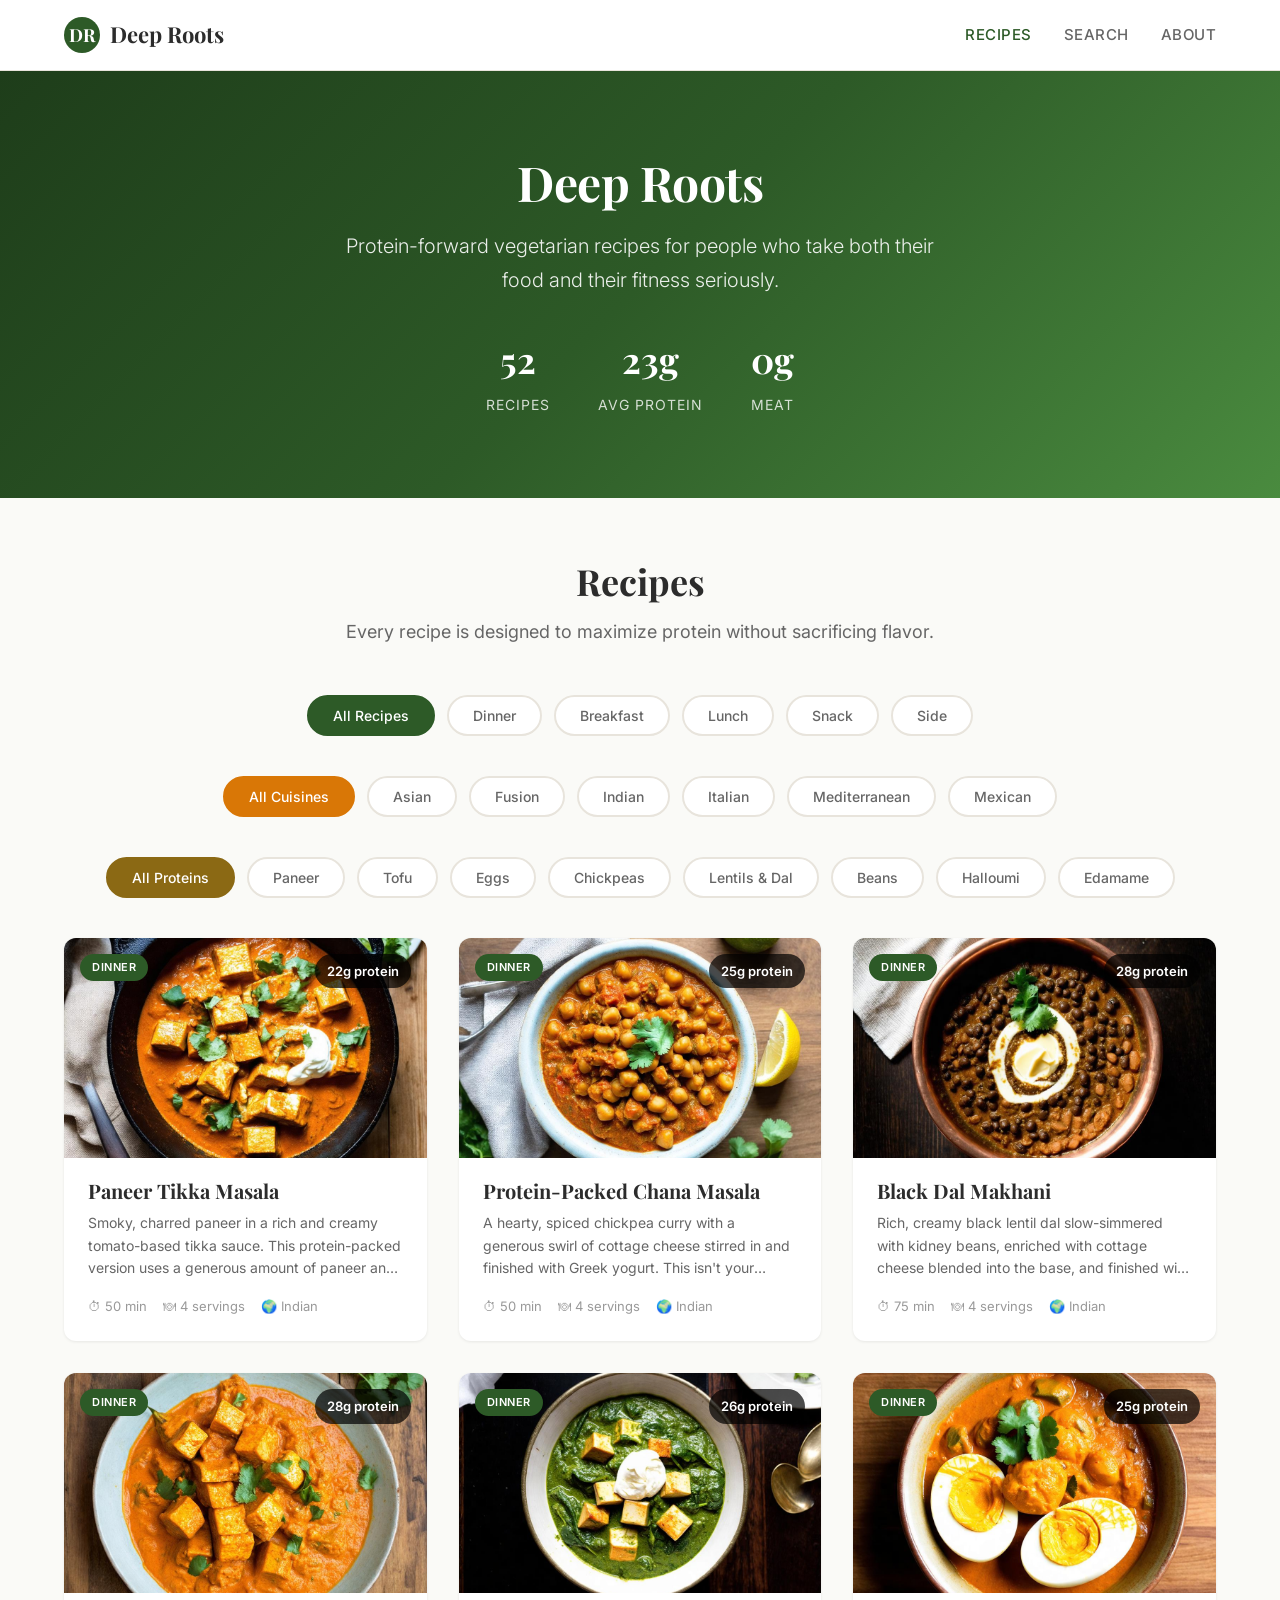
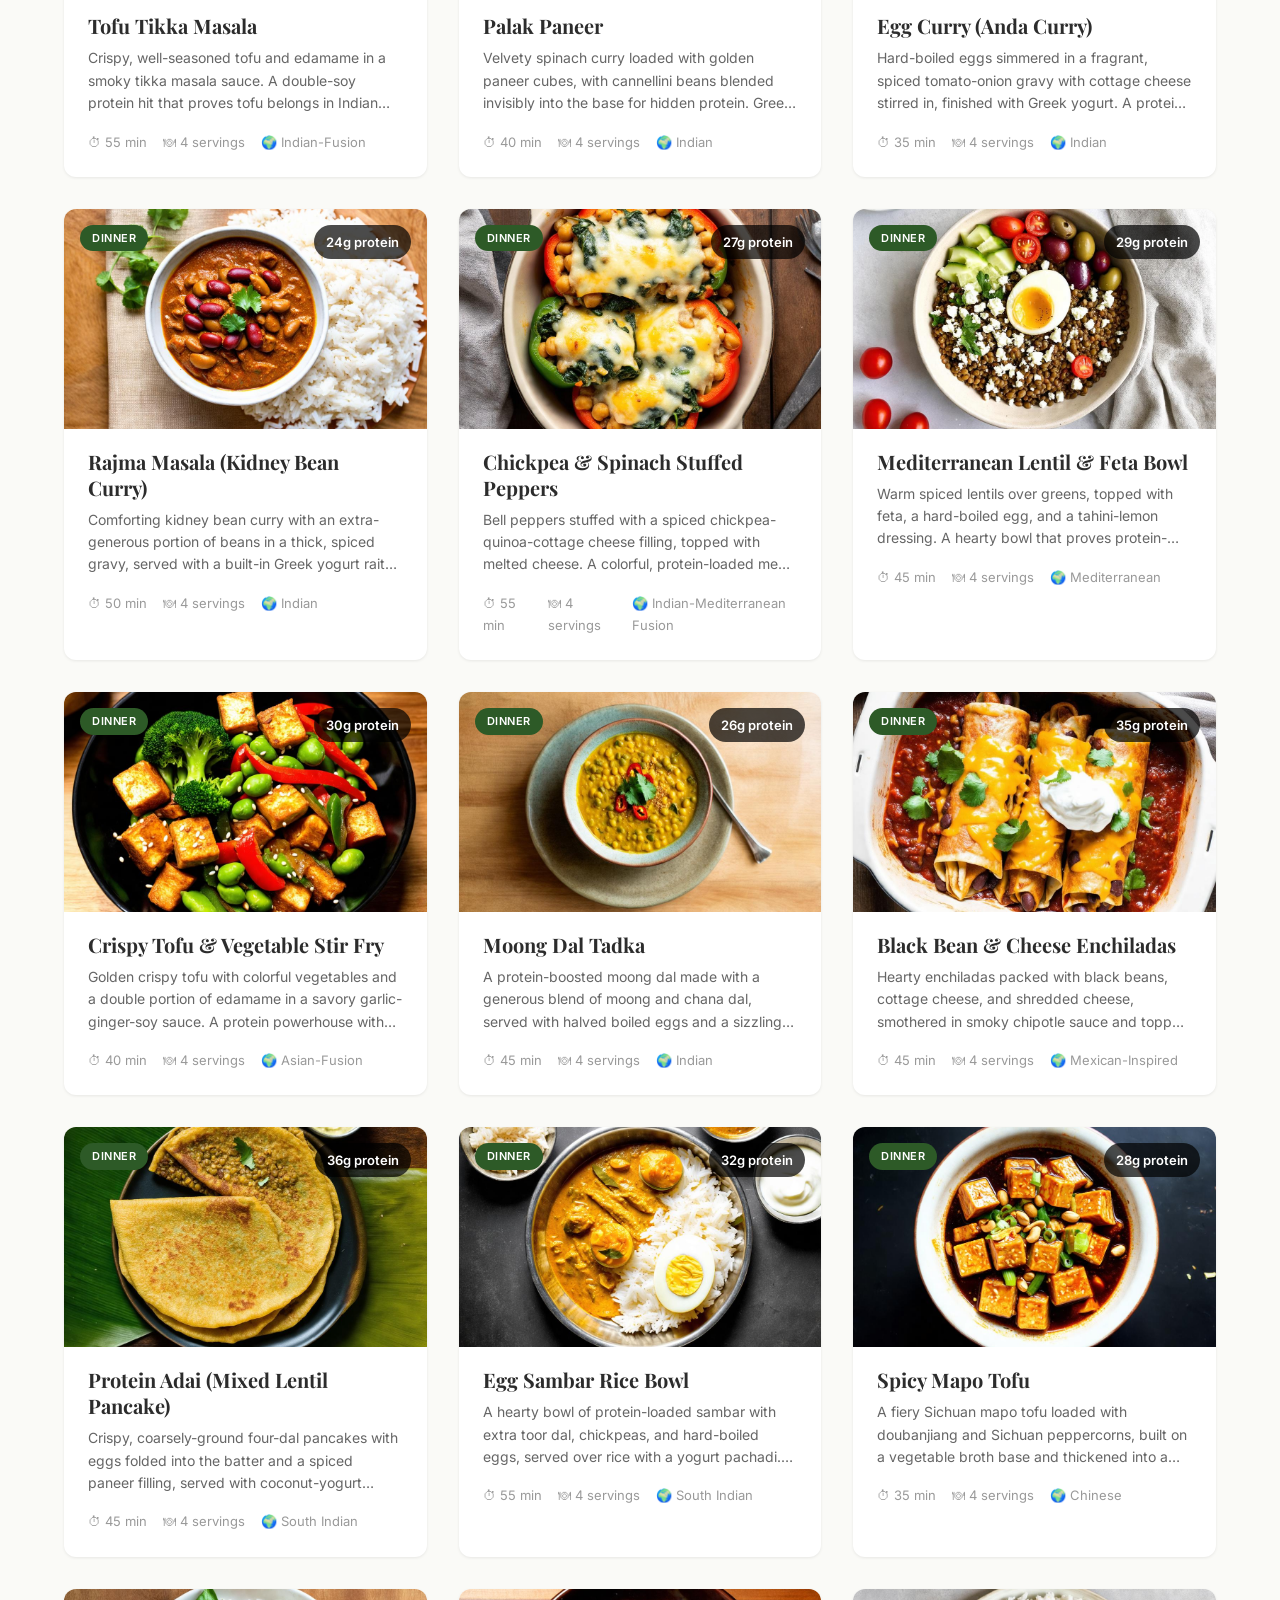
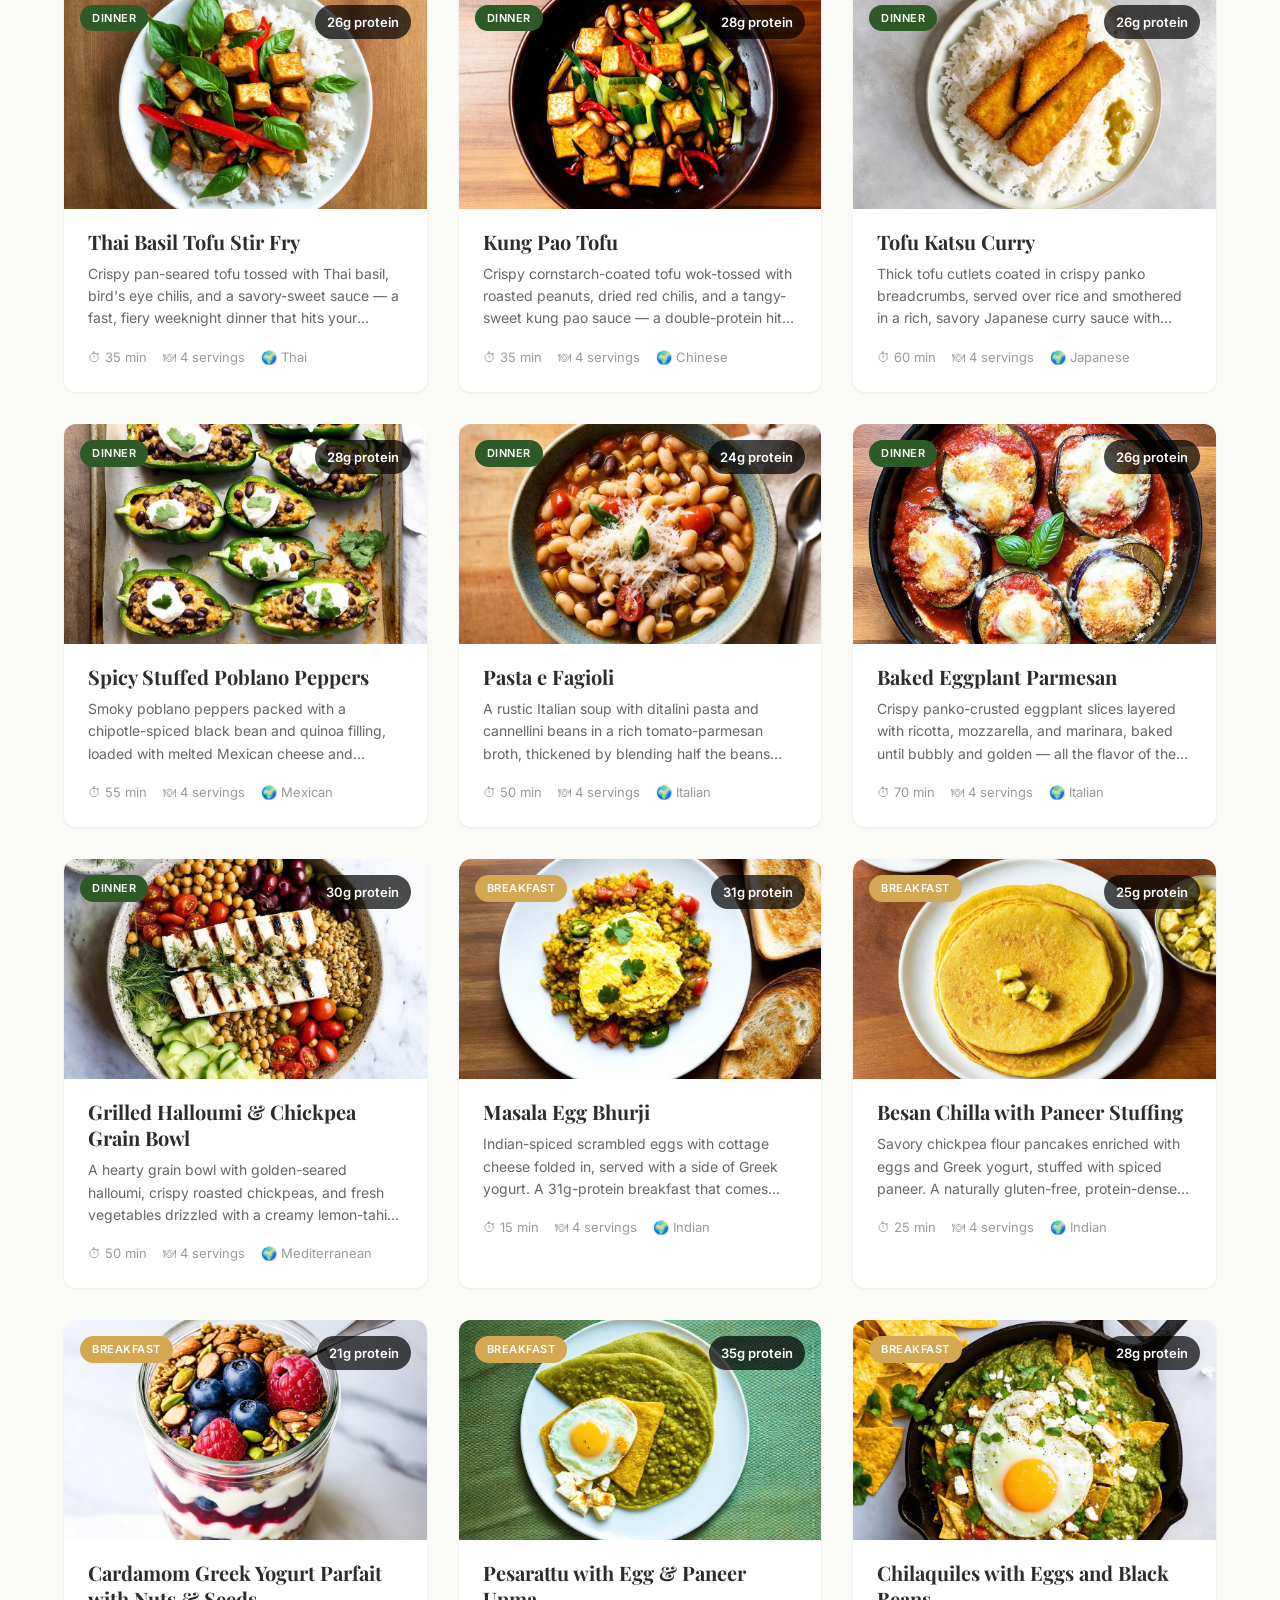
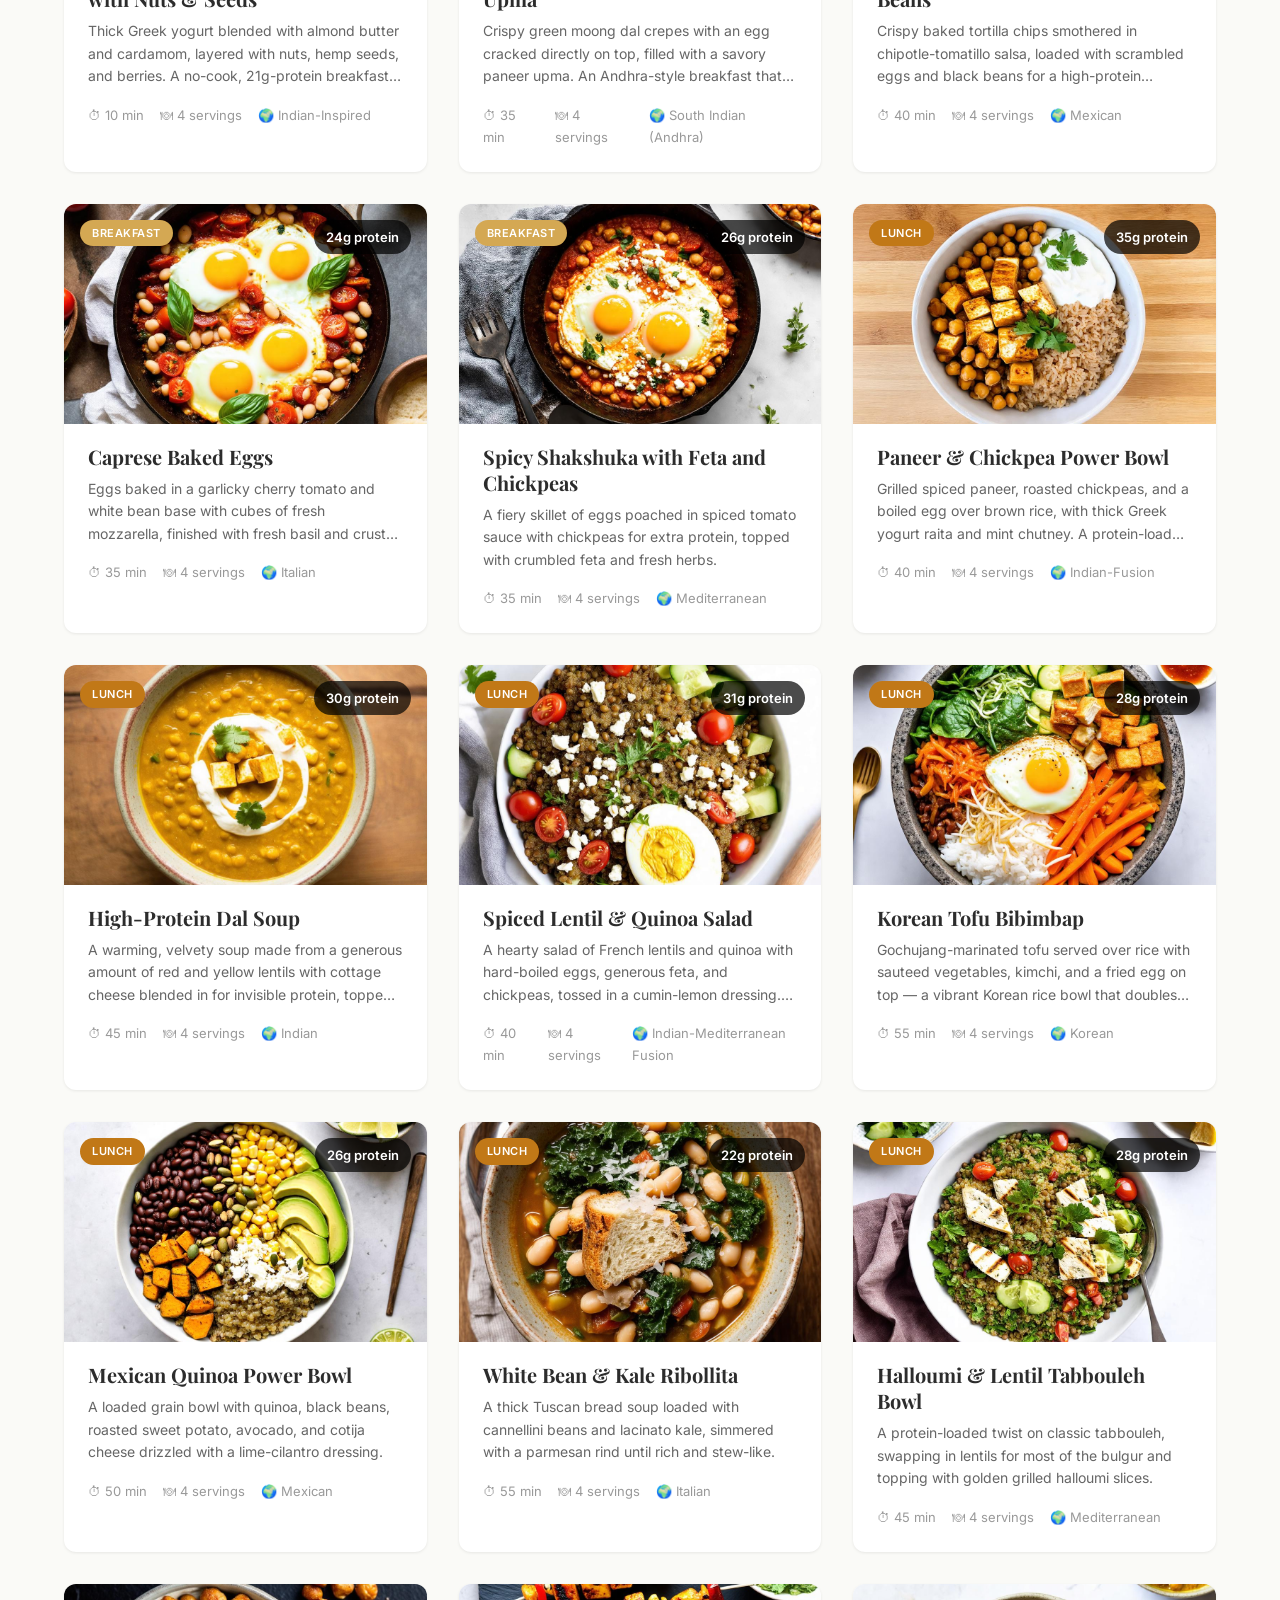
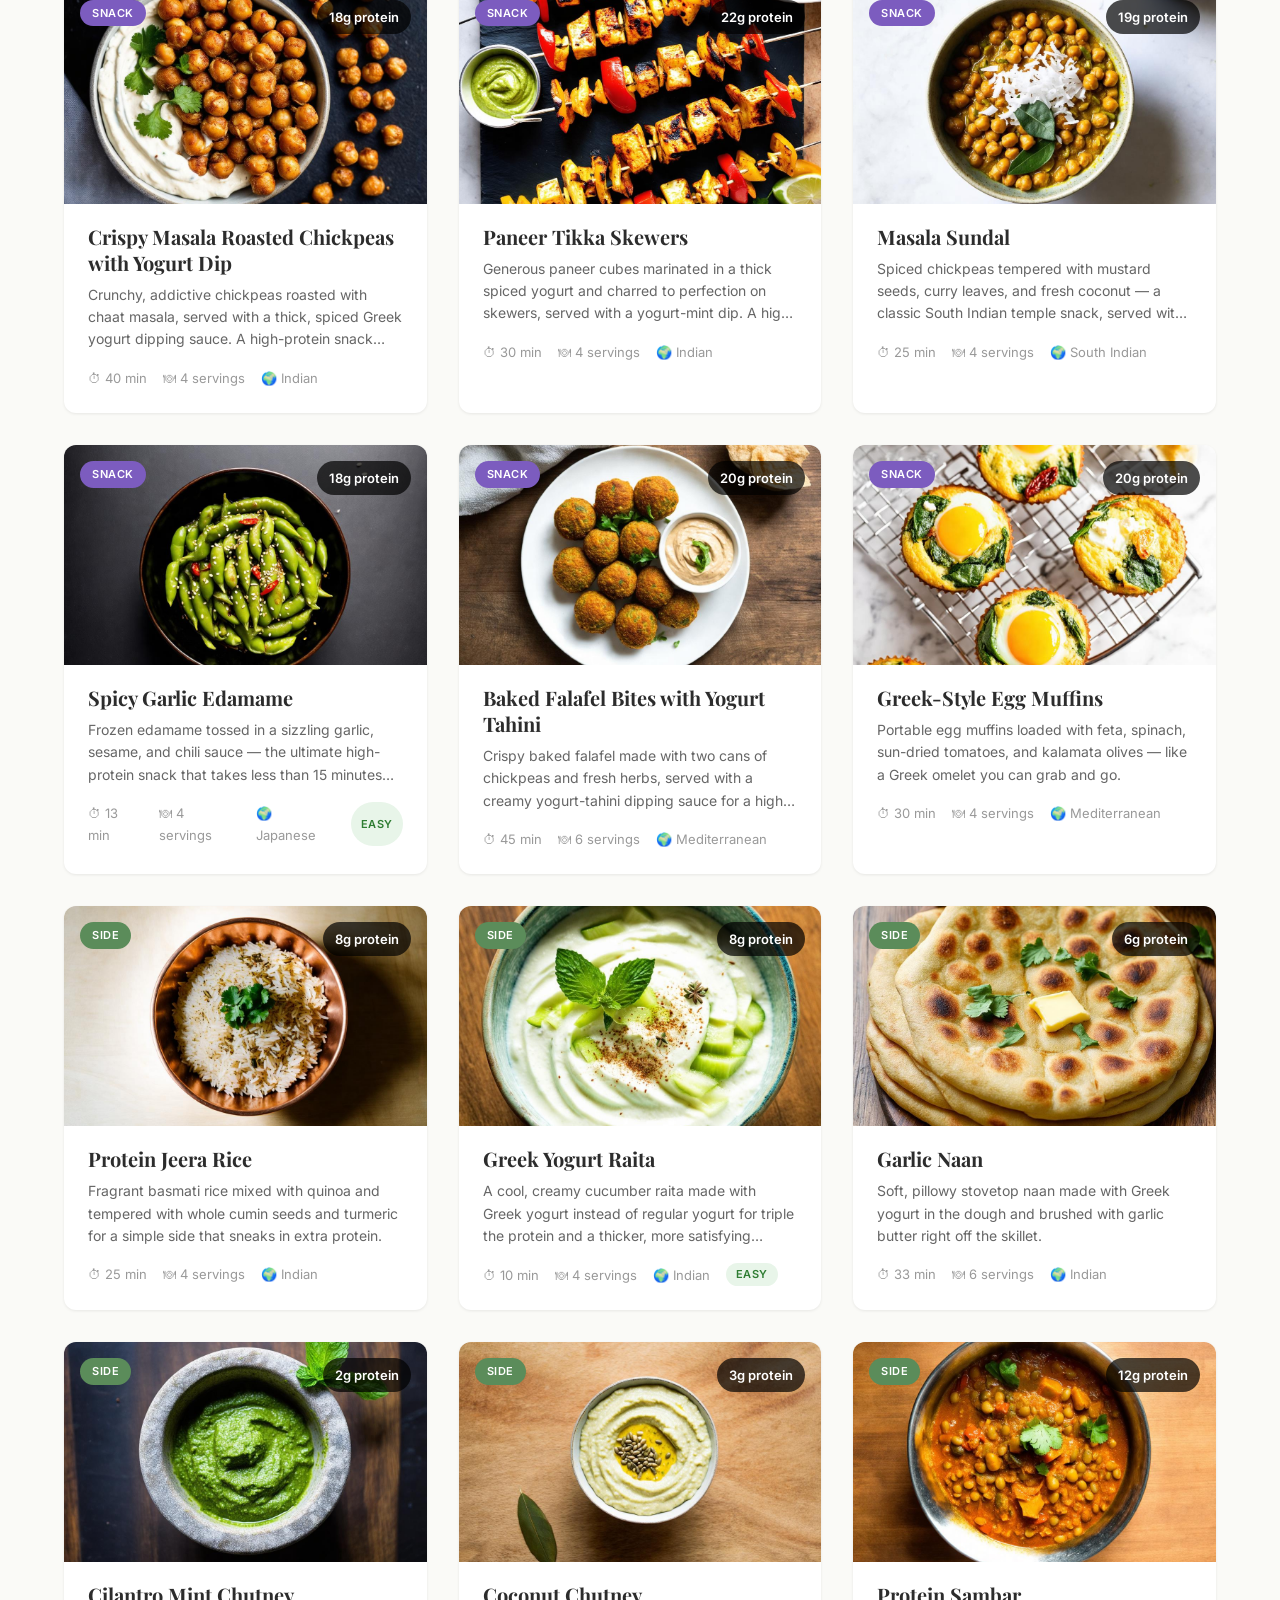
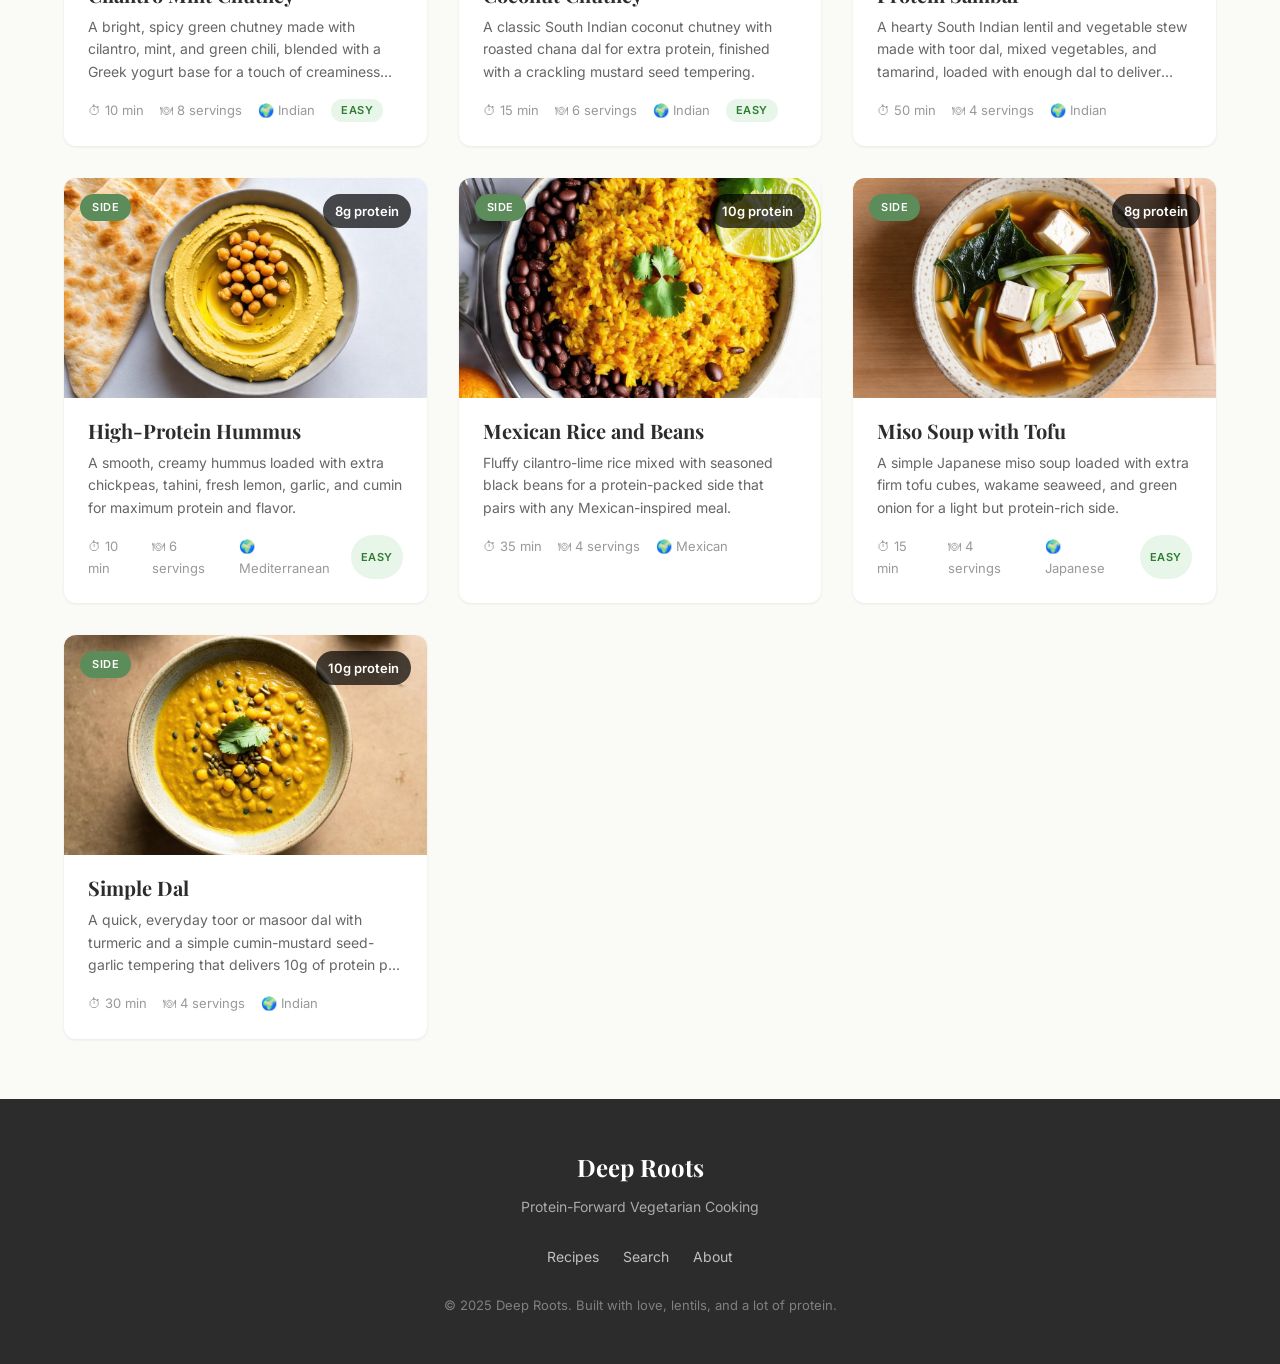
==== index.html @ 1c563696 "Initial commit: Deep Roots recipe website" ====
<!DOCTYPE html>
<html lang="en">
<head>
  <meta charset="UTF-8">
  <meta name="viewport" content="width=device-width, initial-scale=1.0">
  <title>Deep Roots | Protein-Forward Vegetarian Recipes</title>
  <meta name="description" content="High-protein vegetarian recipes with an Indian twist. Real food, real protein, no meat.">
  <link rel="preconnect" href="https://fonts.googleapis.com">
  <link rel="preconnect" href="https://fonts.gstatic.com" crossorigin>
  <link href="https://fonts.googleapis.com/css2?family=Inter:wght@300;400;500;600;700&family=Playfair+Display:wght@400;600;700;800&display=swap" rel="stylesheet">
  <link rel="stylesheet" href="css/style.css">
</head>
<body>

  <!-- Navigation -->
  <nav class="nav">
    <div class="nav-inner">
      <a href="index.html" class="nav-logo">
        <div class="nav-logo-icon">DR</div>
        <span class="nav-logo-text">Deep Roots</span>
      </a>
      <button class="nav-toggle" aria-label="Toggle menu">
        <span></span><span></span><span></span>
      </button>
      <ul class="nav-links">
        <li><a href="index.html" class="active">Recipes</a></li>
        <li><a href="search.html">Search</a></li>
        <li><a href="about.html">About</a></li>
      </ul>
    </div>
  </nav>

  <!-- Hero -->
  <section class="hero">
    <h1>Deep Roots</h1>
    <p class="tagline">Protein-forward vegetarian recipes for people who take both their food and their fitness seriously.</p>
    <div class="hero-stats">
      <div class="hero-stat">
        <span class="hero-stat-number" id="recipe-count">20</span>
        <span class="hero-stat-label">Recipes</span>
      </div>
      <div class="hero-stat">
        <span class="hero-stat-number" id="avg-protein">23g</span>
        <span class="hero-stat-label">Avg Protein</span>
      </div>
      <div class="hero-stat">
        <span class="hero-stat-number">0g</span>
        <span class="hero-stat-label">Meat</span>
      </div>
    </div>
  </section>

  <!-- Recipes Section -->
  <section class="section">
    <div class="section-header">
      <h2>Recipes</h2>
      <p>Every recipe is designed to maximize protein without sacrificing flavor.</p>
    </div>

    <div class="category-filters" id="category-filters"></div>
    <div class="cuisine-filters" id="cuisine-filters"></div>
    <div class="protein-filters" id="protein-filters"></div>
    <div class="recipes-grid" id="recipes-grid"></div>
  </section>

  <!-- Footer -->
  <footer class="footer">
    <div class="footer-inner">
      <div class="footer-logo">Deep Roots</div>
      <p class="footer-tagline">Protein-Forward Vegetarian Cooking</p>
      <ul class="footer-links">
        <li><a href="index.html">Recipes</a></li>
        <li><a href="search.html">Search</a></li>
        <li><a href="about.html">About</a></li>
      </ul>
      <p class="footer-copy">&copy; 2025 Deep Roots. Built with love, lentils, and a lot of protein.</p>
    </div>
  </footer>

  <script src="js/recipes.js"></script>
  <script src="js/app.js"></script>
</body>
</html>
---- css/style.css ----
/* ============ RESET & BASE ============ */
*, *::before, *::after {
  box-sizing: border-box;
  margin: 0;
  padding: 0;
}

:root {
  --color-primary: #2D5A27;
  --color-primary-dark: #1E3D1A;
  --color-primary-light: #4A8B3F;
  --color-accent: #D4A853;
  --color-accent-dark: #B8923E;
  --color-bg: #FAFAF7;
  --color-card: #FFFFFF;
  --color-text: #2C2C2C;
  --color-text-light: #666666;
  --color-text-lighter: #999999;
  --color-border: #E8E4DC;
  --color-border-light: #F0EDE5;
  --color-dinner: #2D5A27;
  --color-breakfast: #D4A853;
  --color-lunch: #C17817;
  --color-snack: #7C5CBF;
  --color-side: #5B8C5A;
  --font-heading: 'Playfair Display', Georgia, serif;
  --font-body: 'Inter', -apple-system, BlinkMacSystemFont, sans-serif;
  --max-width: 1200px;
  --max-width-content: 780px;
  --shadow-sm: 0 1px 3px rgba(0,0,0,0.08);
  --shadow-md: 0 4px 12px rgba(0,0,0,0.1);
  --shadow-lg: 0 8px 30px rgba(0,0,0,0.12);
  --radius: 8px;
  --radius-lg: 12px;
}

html {
  scroll-behavior: smooth;
}

body {
  font-family: var(--font-body);
  background-color: var(--color-bg);
  color: var(--color-text);
  line-height: 1.7;
  font-size: 16px;
  -webkit-font-smoothing: antialiased;
}

img {
  max-width: 100%;
  height: auto;
}

a {
  color: var(--color-primary);
  text-decoration: none;
  transition: color 0.2s;
}

a:hover {
  color: var(--color-primary-light);
}

h1, h2, h3, h4, h5 {
  font-family: var(--font-heading);
  font-weight: 700;
  line-height: 1.3;
  color: var(--color-text);
}

/* ============ NAVIGATION ============ */
.nav {
  background: var(--color-card);
  border-bottom: 1px solid var(--color-border);
  position: sticky;
  top: 0;
  z-index: 100;
}

.nav-inner {
  max-width: var(--max-width);
  margin: 0 auto;
  padding: 0 24px;
  display: flex;
  align-items: center;
  justify-content: space-between;
  height: 70px;
}

.nav-logo {
  display: flex;
  align-items: center;
  gap: 10px;
  text-decoration: none;
}

.nav-logo-icon {
  width: 36px;
  height: 36px;
  background: var(--color-primary);
  border-radius: 50%;
  display: flex;
  align-items: center;
  justify-content: center;
  color: white;
  font-size: 18px;
  font-weight: 700;
  font-family: var(--font-heading);
}

.nav-logo-text {
  font-family: var(--font-heading);
  font-size: 22px;
  font-weight: 700;
  color: var(--color-text);
}

.nav-links {
  display: flex;
  align-items: center;
  gap: 32px;
  list-style: none;
}

.nav-links a {
  font-size: 15px;
  font-weight: 500;
  color: var(--color-text-light);
  text-transform: uppercase;
  letter-spacing: 0.5px;
  transition: color 0.2s;
}

.nav-links a:hover,
.nav-links a.active {
  color: var(--color-primary);
}

.nav-toggle {
  display: none;
  background: none;
  border: none;
  cursor: pointer;
  padding: 8px;
}

.nav-toggle span {
  display: block;
  width: 24px;
  height: 2px;
  background: var(--color-text);
  margin: 5px 0;
  transition: all 0.3s;
}

/* ============ HERO ============ */
.hero {
  background: linear-gradient(135deg, var(--color-primary-dark) 0%, var(--color-primary) 50%, var(--color-primary-light) 100%);
  color: white;
  padding: 80px 24px;
  text-align: center;
}

.hero h1 {
  font-size: 48px;
  color: white;
  margin-bottom: 16px;
  letter-spacing: -0.5px;
}

.hero .tagline {
  font-size: 20px;
  opacity: 0.9;
  max-width: 600px;
  margin: 0 auto 32px;
  font-weight: 300;
}

.hero .hero-stats {
  display: flex;
  justify-content: center;
  gap: 48px;
  margin-top: 32px;
}

.hero-stat {
  text-align: center;
}

.hero-stat-number {
  font-family: var(--font-heading);
  font-size: 36px;
  font-weight: 700;
  display: block;
}

.hero-stat-label {
  font-size: 14px;
  text-transform: uppercase;
  letter-spacing: 1px;
  opacity: 0.8;
}

/* ============ SECTION LAYOUT ============ */
.section {
  max-width: var(--max-width);
  margin: 0 auto;
  padding: 60px 24px;
}

.section-header {
  text-align: center;
  margin-bottom: 48px;
}

.section-header h2 {
  font-size: 36px;
  margin-bottom: 12px;
}

.section-header p {
  color: var(--color-text-light);
  font-size: 18px;
  max-width: 600px;
  margin: 0 auto;
}

/* ============ CATEGORY FILTERS ============ */
.category-filters {
  display: flex;
  justify-content: center;
  gap: 12px;
  margin-bottom: 40px;
  flex-wrap: wrap;
}

.filter-btn {
  padding: 10px 24px;
  border: 2px solid var(--color-border);
  background: var(--color-card);
  border-radius: 50px;
  cursor: pointer;
  font-family: var(--font-body);
  font-size: 14px;
  font-weight: 500;
  color: var(--color-text-light);
  transition: all 0.2s;
  text-transform: capitalize;
}

.filter-btn:hover {
  border-color: var(--color-primary);
  color: var(--color-primary);
}

.filter-btn.active {
  background: var(--color-primary);
  border-color: var(--color-primary);
  color: white;
}

/* ============ CUISINE FILTERS ============ */
.cuisine-filters {
  display: flex;
  justify-content: center;
  gap: 12px;
  margin-bottom: 40px;
  flex-wrap: wrap;
}

.cuisine-filters .cuisine-btn:hover {
  border-color: #d97706;
  color: #d97706;
}

.cuisine-filters .cuisine-btn.active {
  background: #d97706;
  border-color: #d97706;
  color: white;
}

/* ============ PROTEIN FILTERS ============ */
.protein-filters {
  display: flex;
  justify-content: center;
  gap: 12px;
  margin-bottom: 40px;
  flex-wrap: wrap;
}

.protein-filters .protein-btn:hover {
  border-color: #8B6914;
  color: #8B6914;
}

.protein-filters .protein-btn.active {
  background: #8B6914;
  border-color: #8B6914;
  color: white;
}

/* No results message */
.no-results {
  grid-column: 1 / -1;
  text-align: center;
  padding: 60px 24px;
  color: var(--color-text-light);
  font-size: 16px;
}

/* ============ RECIPE GRID ============ */
.recipes-grid {
  display: grid;
  grid-template-columns: repeat(3, 1fr);
  gap: 32px;
}

.recipe-card {
  background: var(--color-card);
  border-radius: var(--radius-lg);
  overflow: hidden;
  box-shadow: var(--shadow-sm);
  transition: transform 0.2s, box-shadow 0.2s;
  cursor: pointer;
  text-decoration: none;
  color: inherit;
  display: block;
}

.recipe-card:hover {
  transform: translateY(-4px);
  box-shadow: var(--shadow-lg);
  color: inherit;
}

.recipe-card-image {
  height: 220px;
  display: flex;
  align-items: center;
  justify-content: center;
  position: relative;
  overflow: hidden;
}

.recipe-card-image img {
  width: 100%;
  height: 100%;
  object-fit: cover;
  transition: transform 0.3s ease;
}

.recipe-card:hover .recipe-card-image img {
  transform: scale(1.05);
}

.recipe-card-image .card-icon {
  font-size: 64px;
  opacity: 0.3;
}

.recipe-card-category {
  position: absolute;
  top: 16px;
  left: 16px;
  padding: 4px 12px;
  border-radius: 50px;
  font-size: 11px;
  font-weight: 600;
  text-transform: uppercase;
  letter-spacing: 0.5px;
  color: white;
}

.recipe-card-protein {
  position: absolute;
  top: 16px;
  right: 16px;
  background: rgba(0,0,0,0.7);
  color: white;
  padding: 6px 12px;
  border-radius: 50px;
  font-size: 13px;
  font-weight: 600;
}

.recipe-card-body {
  padding: 20px 24px 24px;
}

.recipe-card-title {
  font-family: var(--font-heading);
  font-size: 20px;
  font-weight: 700;
  margin-bottom: 8px;
  line-height: 1.3;
}

.recipe-card-desc {
  font-size: 14px;
  color: var(--color-text-light);
  line-height: 1.6;
  margin-bottom: 16px;
  display: -webkit-box;
  -webkit-line-clamp: 3;
  -webkit-box-orient: vertical;
  overflow: hidden;
}

.recipe-card-meta {
  display: flex;
  gap: 16px;
  font-size: 13px;
  color: var(--color-text-lighter);
}

.recipe-card-meta span {
  display: flex;
  align-items: center;
  gap: 4px;
}

/* Difficulty Badges */
.difficulty-badge {
  padding: 2px 10px;
  border-radius: 50px;
  font-size: 11px;
  font-weight: 600;
  text-transform: uppercase;
  letter-spacing: 0.5px;
  display: inline-block;
}

.difficulty-easy {
  background: #e8f5e9;
  color: #2e7d32;
}

.difficulty-medium {
  background: #fff3e0;
  color: #e65100;
}

.difficulty-hard {
  background: #fce4ec;
  color: #c62828;
}

/* Card background colors by category */
.card-bg-dinner { background: linear-gradient(135deg, #e8f5e9, #c8e6c9); }
.card-bg-breakfast { background: linear-gradient(135deg, #fff8e1, #ffecb3); }
.card-bg-lunch { background: linear-gradient(135deg, #fff3e0, #ffe0b2); }
.card-bg-snack { background: linear-gradient(135deg, #f3e5f5, #e1bee7); }
.card-bg-side { background: linear-gradient(135deg, #e8f5e9, #dcedc8); }

/* Category badge colors */
.cat-dinner { background: var(--color-dinner); }
.cat-breakfast { background: var(--color-breakfast); }
.cat-lunch { background: var(--color-lunch); }
.cat-snack { background: var(--color-snack); }
.cat-side { background: var(--color-side); }

/* ============ RECIPE PAGE ============ */
.recipe-page {
  max-width: var(--max-width-content);
  margin: 0 auto;
  padding: 40px 24px 80px;
}

/* Recipe Hero Image */
.recipe-hero-image {
  width: 100%;
  max-height: 400px;
  overflow: hidden;
  border-radius: var(--radius-lg);
  margin-bottom: 32px;
}

.recipe-hero-image img {
  width: 100%;
  height: 100%;
  object-fit: cover;
  display: block;
}

.recipe-breadcrumb {
  font-size: 14px;
  color: var(--color-text-lighter);
  margin-bottom: 24px;
}

.recipe-breadcrumb a {
  color: var(--color-text-lighter);
}

.recipe-breadcrumb a:hover {
  color: var(--color-primary);
}

.recipe-title {
  font-size: 42px;
  margin-bottom: 16px;
  letter-spacing: -0.5px;
}

.recipe-subtitle {
  font-size: 18px;
  color: var(--color-text-light);
  margin-bottom: 24px;
  line-height: 1.7;
}

.recipe-meta-bar {
  display: flex;
  flex-wrap: wrap;
  gap: 24px;
  padding: 20px 0;
  border-top: 1px solid var(--color-border);
  border-bottom: 1px solid var(--color-border);
  margin-bottom: 32px;
}

.recipe-meta-item {
  text-align: center;
}

.recipe-meta-label {
  font-size: 11px;
  text-transform: uppercase;
  letter-spacing: 1px;
  color: var(--color-text-lighter);
  display: block;
  margin-bottom: 4px;
}

.recipe-meta-value {
  font-family: var(--font-heading);
  font-size: 20px;
  font-weight: 700;
  color: var(--color-text);
}

.recipe-meta-value.protein-highlight {
  color: var(--color-primary);
}

/* Nutrition Bar */
.recipe-nutrition-bar {
  display: flex;
  justify-content: space-around;
  padding: 20px 24px;
  background: #f8f8f6;
  border-radius: var(--radius);
  margin-bottom: 32px;
}

.nutrition-item {
  text-align: center;
}

.nutrition-value {
  font-family: var(--font-heading);
  font-size: 22px;
  font-weight: 700;
  display: block;
  color: var(--color-text);
}

.nutrition-value.protein-highlight {
  color: var(--color-primary);
}

.nutrition-label {
  font-size: 11px;
  text-transform: uppercase;
  letter-spacing: 1px;
  color: #999;
}

.jump-to-recipe {
  display: inline-flex;
  align-items: center;
  gap: 8px;
  background: var(--color-primary);
  color: white;
  padding: 12px 28px;
  border-radius: 50px;
  font-size: 15px;
  font-weight: 600;
  margin-bottom: 40px;
  transition: background 0.2s;
}

.jump-to-recipe:hover {
  background: var(--color-primary-dark);
  color: white;
}

/* Story section */
.recipe-story {
  margin-bottom: 48px;
}

.recipe-story p {
  font-size: 17px;
  line-height: 1.8;
  margin-bottom: 16px;
  color: var(--color-text);
}

/* Protein Modification Section */
.protein-modification {
  background: linear-gradient(135deg, #f0f7ee, #e8f5e9);
  border: 2px solid var(--color-primary);
  border-radius: var(--radius-lg);
  padding: 28px 32px;
  margin-bottom: 40px;
}

.protein-modification h3 {
  font-size: 20px;
  color: var(--color-primary-dark);
  margin-bottom: 12px;
  font-family: var(--font-heading);
}

.protein-modification p {
  font-size: 16px;
  line-height: 1.8;
  color: var(--color-text);
}

/* Recipe Card (the actual recipe) */
.recipe-card-full {
  background: var(--color-card);
  border-radius: var(--radius-lg);
  box-shadow: var(--shadow-md);
  padding: 40px;
  margin-bottom: 40px;
}

.recipe-card-full h2 {
  font-size: 32px;
  margin-bottom: 24px;
  padding-bottom: 16px;
  border-bottom: 2px solid var(--color-primary);
}

/* Serving Scaler */
.serving-scaler {
  display: flex;
  align-items: center;
  gap: 12px;
  margin-bottom: 32px;
  padding: 16px 20px;
  background: var(--color-border-light);
  border-radius: var(--radius);
}

.serving-scaler label {
  font-weight: 600;
  font-size: 15px;
}

.serving-scaler select {
  padding: 8px 16px;
  border: 2px solid var(--color-border);
  border-radius: var(--radius);
  font-family: var(--font-body);
  font-size: 15px;
  font-weight: 600;
  background: white;
  cursor: pointer;
  color: var(--color-primary);
}

.serving-scaler select:focus {
  outline: none;
  border-color: var(--color-primary);
}

.serving-scaler .protein-per-serving {
  margin-left: auto;
  font-weight: 600;
  color: var(--color-primary);
  font-size: 15px;
}

/* Ingredients */
.ingredients-section {
  margin-bottom: 40px;
}

.ingredients-section h3 {
  font-size: 22px;
  margin-bottom: 16px;
}

.ingredients-list {
  list-style: none;
  display: grid;
  grid-template-columns: 1fr 1fr;
  gap: 0;
}

.ingredients-list li {
  padding: 10px 0;
  border-bottom: 1px solid var(--color-border-light);
  font-size: 15px;
  display: flex;
  align-items: baseline;
  gap: 8px;
}

.ingredients-list li::before {
  content: '';
  width: 6px;
  height: 6px;
  background: var(--color-primary);
  border-radius: 50%;
  flex-shrink: 0;
  margin-top: 8px;
}

.ingredient-amount {
  font-weight: 600;
  color: var(--color-primary);
}

.ingredient-note {
  color: var(--color-text-lighter);
  font-size: 13px;
}

/* Instructions */
.instructions-section {
  margin-bottom: 40px;
}

.instructions-section h3 {
  font-size: 22px;
  margin-bottom: 16px;
}

.instructions-list {
  list-style: none;
  counter-reset: step;
}

.instructions-list li {
  counter-increment: step;
  padding: 16px 0;
  padding-left: 48px;
  position: relative;
  border-bottom: 1px solid var(--color-border-light);
  font-size: 16px;
  line-height: 1.7;
}

.instructions-list li::before {
  content: counter(step);
  position: absolute;
  left: 0;
  top: 16px;
  width: 32px;
  height: 32px;
  background: var(--color-primary);
  color: white;
  border-radius: 50%;
  display: flex;
  align-items: center;
  justify-content: center;
  font-size: 14px;
  font-weight: 700;
}

.instructions-list li:last-child {
  border-bottom: none;
}

/* Protein Tips */
.protein-tips {
  background: linear-gradient(135deg, #e8f5e9, #f1f8e9);
  border-left: 4px solid var(--color-primary);
  border-radius: 0 var(--radius) var(--radius) 0;
  padding: 24px 28px;
  margin-bottom: 40px;
}

.protein-tips h3 {
  font-size: 18px;
  margin-bottom: 12px;
  color: var(--color-primary-dark);
}

.protein-tips ul {
  list-style: none;
}

.protein-tips li {
  padding: 6px 0;
  font-size: 15px;
  padding-left: 24px;
  position: relative;
}

.protein-tips li::before {
  content: '+';
  position: absolute;
  left: 0;
  color: var(--color-primary);
  font-weight: 700;
  font-size: 18px;
}

/* Substitution Tips */
.substitution-tips {
  background: linear-gradient(135deg, #fdf8ed, #fff8e1);
  border-left: 4px solid #f59e0b;
  border-radius: 0 var(--radius) var(--radius) 0;
  padding: 24px 28px;
  margin-bottom: 40px;
}

.substitution-tips h3 {
  font-size: 18px;
  margin-bottom: 12px;
  color: #92400e;
}

.substitution-tips ul {
  list-style: none;
}

.substitution-tips li {
  padding: 6px 0;
  font-size: 15px;
  padding-left: 24px;
  position: relative;
}

.substitution-tips li::before {
  content: '~';
  position: absolute;
  left: 0;
  color: #f59e0b;
  font-weight: 700;
  font-size: 18px;
}

/* Pairings */
.recipe-pairings {
  margin-bottom: 40px;
}

.recipe-pairings h3 {
  font-family: var(--font-heading);
  font-size: 22px;
  font-weight: 700;
  margin-bottom: 20px;
  color: var(--color-text);
}

.pairings-grid {
  display: grid;
  grid-template-columns: repeat(3, 1fr);
  gap: 20px;
}

.pairing-card {
  background: var(--color-card);
  border-radius: var(--radius-lg);
  overflow: hidden;
  box-shadow: var(--shadow-sm);
  text-decoration: none;
  color: inherit;
  transition: transform 0.2s ease, box-shadow 0.2s ease;
  display: block;
}

a.pairing-card:hover {
  transform: translateY(-4px);
  box-shadow: var(--shadow-md);
}

.pairing-card-image {
  height: 140px;
  display: flex;
  align-items: center;
  justify-content: center;
  position: relative;
  overflow: hidden;
}

.pairing-card-image img {
  width: 100%;
  height: 100%;
  object-fit: cover;
  transition: transform 0.3s ease;
}

a.pairing-card:hover .pairing-card-image img {
  transform: scale(1.05);
}

.pairing-card-image .card-icon {
  font-size: 40px;
  opacity: 0.3;
}

.pairing-card-body {
  padding: 14px 16px;
  display: flex;
  flex-direction: column;
  gap: 4px;
}

.pairing-item {
  font-weight: 600;
  font-size: 14px;
  line-height: 1.3;
}

.pairing-protein {
  font-size: 13px;
  color: var(--color-primary);
  font-weight: 600;
}

@media (max-width: 640px) {
  .pairings-grid {
    grid-template-columns: 1fr;
  }
}

/* Tags */
.recipe-tags {
  display: flex;
  flex-wrap: wrap;
  gap: 8px;
  margin-top: 24px;
}

.recipe-tag {
  padding: 4px 14px;
  background: var(--color-border-light);
  border-radius: 50px;
  font-size: 12px;
  color: var(--color-text-light);
  font-weight: 500;
}

/* Print Button */
.print-btn {
  display: inline-flex;
  align-items: center;
  gap: 8px;
  padding: 10px 24px;
  border: 2px solid var(--color-border);
  background: white;
  border-radius: 50px;
  cursor: pointer;
  font-family: var(--font-body);
  font-size: 14px;
  font-weight: 500;
  color: var(--color-text-light);
  transition: all 0.2s;
  margin-bottom: 24px;
}

.print-btn:hover {
  border-color: var(--color-primary);
  color: var(--color-primary);
}

/* ============ ABOUT PAGE ============ */
.about-page {
  max-width: var(--max-width-content);
  margin: 0 auto;
  padding: 60px 24px 80px;
}

.about-header {
  text-align: center;
  margin-bottom: 48px;
}

.about-header h1 {
  font-size: 42px;
  margin-bottom: 16px;
}

.about-avatar {
  width: 160px;
  height: 160px;
  border-radius: 50%;
  background: linear-gradient(135deg, var(--color-primary), var(--color-primary-light));
  margin: 0 auto 24px;
  display: flex;
  align-items: center;
  justify-content: center;
  color: white;
  font-family: var(--font-heading);
  font-size: 64px;
  font-weight: 700;
}

.about-content {
  font-size: 17px;
  line-height: 1.9;
}

.about-content p {
  margin-bottom: 20px;
}

.about-content h2 {
  font-size: 28px;
  margin-top: 40px;
  margin-bottom: 16px;
}

.about-values {
  display: grid;
  grid-template-columns: 1fr 1fr;
  gap: 24px;
  margin: 32px 0;
}

.about-value {
  padding: 24px;
  background: var(--color-card);
  border-radius: var(--radius);
  box-shadow: var(--shadow-sm);
}

.about-value h3 {
  font-size: 18px;
  margin-bottom: 8px;
  color: var(--color-primary);
}

.about-value p {
  font-size: 15px;
  margin-bottom: 0;
}

/* ============ FOOTER ============ */
.footer {
  background: var(--color-text);
  color: white;
  padding: 48px 24px;
  text-align: center;
}

.footer-inner {
  max-width: var(--max-width);
  margin: 0 auto;
}

.footer-logo {
  font-family: var(--font-heading);
  font-size: 24px;
  font-weight: 700;
  margin-bottom: 8px;
}

.footer-tagline {
  color: rgba(255,255,255,0.6);
  font-size: 14px;
  margin-bottom: 24px;
}

.footer-links {
  display: flex;
  justify-content: center;
  gap: 24px;
  list-style: none;
  margin-bottom: 24px;
}

.footer-links a {
  color: rgba(255,255,255,0.7);
  font-size: 14px;
  transition: color 0.2s;
}

.footer-links a:hover {
  color: white;
}

.footer-copy {
  color: rgba(255,255,255,0.4);
  font-size: 13px;
}

/* ============ RESPONSIVE ============ */
@media (max-width: 900px) {
  .recipes-grid {
    grid-template-columns: repeat(2, 1fr);
    gap: 24px;
  }

  .hero h1 {
    font-size: 36px;
  }

  .hero .tagline {
    font-size: 17px;
  }

  .hero .hero-stats {
    gap: 32px;
  }

  .recipe-title {
    font-size: 32px;
  }

  .ingredients-list {
    grid-template-columns: 1fr;
  }

  .about-values {
    grid-template-columns: 1fr;
  }
}

@media (max-width: 640px) {
  .recipes-grid {
    grid-template-columns: 1fr;
    gap: 20px;
  }

  .nav-links {
    display: none;
    position: absolute;
    top: 70px;
    left: 0;
    right: 0;
    background: var(--color-card);
    flex-direction: column;
    padding: 20px 24px;
    gap: 16px;
    border-bottom: 1px solid var(--color-border);
    box-shadow: var(--shadow-md);
  }

  .nav-links.open {
    display: flex;
  }

  .nav-toggle {
    display: block;
  }

  .hero {
    padding: 48px 24px;
  }

  .hero h1 {
    font-size: 28px;
  }

  .hero .hero-stats {
    gap: 20px;
  }

  .hero-stat-number {
    font-size: 28px;
  }

  .section {
    padding: 40px 16px;
  }

  .recipe-card-full {
    padding: 24px;
  }

  .recipe-meta-bar {
    gap: 16px;
  }

  .recipe-title {
    font-size: 28px;
  }

  .serving-scaler {
    flex-wrap: wrap;
  }

  .serving-scaler .protein-per-serving {
    margin-left: 0;
    width: 100%;
    margin-top: 4px;
  }

  .category-filters {
    gap: 8px;
  }

  .cuisine-filters {
    flex-wrap: nowrap;
    overflow-x: auto;
    justify-content: flex-start;
    padding-bottom: 8px;
    -webkit-overflow-scrolling: touch;
    gap: 8px;
  }

  .cuisine-filters .cuisine-btn {
    flex-shrink: 0;
  }

  .protein-filters {
    flex-wrap: nowrap;
    overflow-x: auto;
    justify-content: flex-start;
    padding-bottom: 8px;
    -webkit-overflow-scrolling: touch;
    gap: 8px;
  }

  .protein-filters .protein-btn {
    flex-shrink: 0;
  }

  .filter-btn {
    padding: 8px 16px;
    font-size: 13px;
  }

  .recipe-nutrition-bar {
    flex-wrap: wrap;
    gap: 16px;
    justify-content: center;
    padding: 16px;
  }

  .nutrition-value {
    font-size: 18px;
  }

  .modal-content {
    padding: 28px 20px;
  }

  .modal-title {
    font-size: 22px;
  }

  .ingredient-protein {
    display: block;
    margin-left: 0;
    margin-top: 2px;
    width: fit-content;
  }
}

/* ============ NUTRITION PERSONALIZATION ============ */
.nutrition-personalize-row {
  text-align: center;
  margin-bottom: 32px;
  margin-top: -16px;
  display: flex;
  align-items: center;
  justify-content: center;
  gap: 16px;
}

.personalize-btn {
  padding: 10px 24px;
  border: 2px solid var(--color-primary);
  background: transparent;
  border-radius: 50px;
  cursor: pointer;
  font-family: var(--font-body);
  font-size: 14px;
  font-weight: 600;
  color: var(--color-primary);
  transition: all 0.2s;
}

.personalize-btn:hover {
  background: var(--color-primary);
  color: white;
}

.personalize-reset {
  font-size: 13px;
  color: var(--color-text-lighter);
  text-decoration: underline;
  cursor: pointer;
}

.personalize-reset:hover {
  color: var(--color-text-light);
}

.nutrition-pct {
  display: block;
  font-size: 11px;
  font-weight: 600;
  color: var(--color-primary);
  background: rgba(45, 90, 39, 0.08);
  padding: 2px 8px;
  border-radius: 50px;
  margin-top: 4px;
  white-space: nowrap;
}

/* ============ NUTRITION MODAL ============ */
.modal-overlay {
  position: fixed;
  top: 0;
  left: 0;
  right: 0;
  bottom: 0;
  background: rgba(0, 0, 0, 0.5);
  z-index: 200;
  display: flex;
  align-items: center;
  justify-content: center;
  padding: 24px;
  animation: fadeIn 0.2s ease;
}

@keyframes fadeIn {
  from { opacity: 0; }
  to { opacity: 1; }
}

@keyframes slideUp {
  from { transform: translateY(20px); opacity: 0; }
  to { transform: translateY(0); opacity: 1; }
}

.modal-content {
  background: white;
  border-radius: var(--radius-lg);
  padding: 40px;
  max-width: 480px;
  width: 100%;
  max-height: 90vh;
  overflow-y: auto;
  position: relative;
  box-shadow: var(--shadow-lg);
  animation: slideUp 0.3s ease;
}

.modal-close {
  position: absolute;
  top: 16px;
  right: 20px;
  background: none;
  border: none;
  font-size: 28px;
  cursor: pointer;
  color: var(--color-text-lighter);
  padding: 4px;
  line-height: 1;
  transition: color 0.2s;
}

.modal-close:hover {
  color: var(--color-text);
}

.modal-title {
  font-family: var(--font-heading);
  font-size: 26px;
  font-weight: 700;
  margin-bottom: 8px;
  color: var(--color-text);
  padding-right: 32px;
}

.modal-subtitle {
  font-size: 14px;
  color: var(--color-text-light);
  margin-bottom: 28px;
  line-height: 1.6;
}

.modal-field-group {
  margin-bottom: 20px;
}

.modal-label {
  display: block;
  font-size: 13px;
  font-weight: 600;
  text-transform: uppercase;
  letter-spacing: 0.5px;
  color: var(--color-text-light);
  margin-bottom: 8px;
}

.modal-unit-toggle {
  display: flex;
  gap: 8px;
  margin-bottom: 10px;
}

.unit-btn,
.sex-btn {
  padding: 6px 16px;
  border: 2px solid var(--color-border);
  background: white;
  border-radius: 50px;
  cursor: pointer;
  font-family: var(--font-body);
  font-size: 13px;
  font-weight: 500;
  color: var(--color-text-light);
  transition: all 0.2s;
}

.unit-btn:hover,
.sex-btn:hover {
  border-color: var(--color-primary);
  color: var(--color-primary);
}

.unit-btn.active,
.sex-btn.active {
  background: var(--color-primary);
  border-color: var(--color-primary);
  color: white;
}

.modal-input {
  width: 100%;
  padding: 10px 14px;
  border: 2px solid var(--color-border);
  border-radius: var(--radius);
  font-family: var(--font-body);
  font-size: 15px;
  color: var(--color-text);
  transition: border-color 0.2s;
}

.modal-input:focus {
  outline: none;
  border-color: var(--color-primary);
}

.modal-input-sm {
  width: calc(50% - 4px);
}

.modal-height-inputs {
  display: flex;
  gap: 8px;
}

.modal-select {
  width: 100%;
  padding: 10px 14px;
  border: 2px solid var(--color-border);
  border-radius: var(--radius);
  font-family: var(--font-body);
  font-size: 15px;
  color: var(--color-text);
  background: white;
  cursor: pointer;
  transition: border-color 0.2s;
}

.modal-select:focus {
  outline: none;
  border-color: var(--color-primary);
}

.modal-submit {
  width: 100%;
  padding: 14px 24px;
  background: var(--color-primary);
  color: white;
  border: none;
  border-radius: 50px;
  font-family: var(--font-body);
  font-size: 16px;
  font-weight: 600;
  cursor: pointer;
  margin-top: 8px;
  transition: background 0.2s;
}

.modal-submit:hover {
  background: var(--color-primary-dark);
}

/* ============ INGREDIENT PROTEIN BADGES ============ */
.ingredient-protein {
  font-size: 11px;
  font-weight: 600;
  color: var(--color-primary);
  background: rgba(45, 90, 39, 0.08);
  padding: 1px 8px;
  border-radius: 50px;
  margin-left: 6px;
  white-space: nowrap;
}

/* ============ SEARCH PAGE ============ */
.search-page {
  max-width: var(--max-width);
  margin: 0 auto;
  padding: 60px 24px;
}

.search-input-wrap {
  max-width: 600px;
  margin: 0 auto 32px;
}

.search-input {
  width: 100%;
  padding: 16px 24px;
  font-family: var(--font-body);
  font-size: 18px;
  border: 2px solid var(--color-border);
  border-radius: 50px;
  background: var(--color-card);
  color: var(--color-text);
  transition: border-color 0.2s, box-shadow 0.2s;
}

.search-input:focus {
  outline: none;
  border-color: var(--color-primary);
  box-shadow: 0 0 0 4px rgba(45, 90, 39, 0.1);
}

.search-input::placeholder {
  color: var(--color-text-lighter);
}

.search-meta {
  text-align: center;
  font-size: 14px;
  color: var(--color-text-light);
  margin-bottom: 32px;
}

.search-empty {
  text-align: center;
  padding: 60px 24px;
  color: var(--color-text-lighter);
  font-size: 16px;
}

/* ============ PRINT STYLES ============ */
@media print {
  .nav, .footer, .jump-to-recipe, .recipe-story,
  .print-btn, .protein-tips, .substitution-tips, .recipe-pairings, .recipe-tags,
  .serving-scaler, .recipe-breadcrumb, .nutrition-personalize-row, .modal-overlay,
  .protein-filters, .search-page .search-input-wrap {
    display: none !important;
  }

  body {
    background: white;
    font-size: 12pt;
  }

  .recipe-card-full {
    box-shadow: none;
    padding: 0;
  }

  .recipe-title {
    font-size: 24pt;
  }

  .ingredients-list {
    grid-template-columns: 1fr 1fr;
  }

  .instructions-list li {
    page-break-inside: avoid;
  }
}
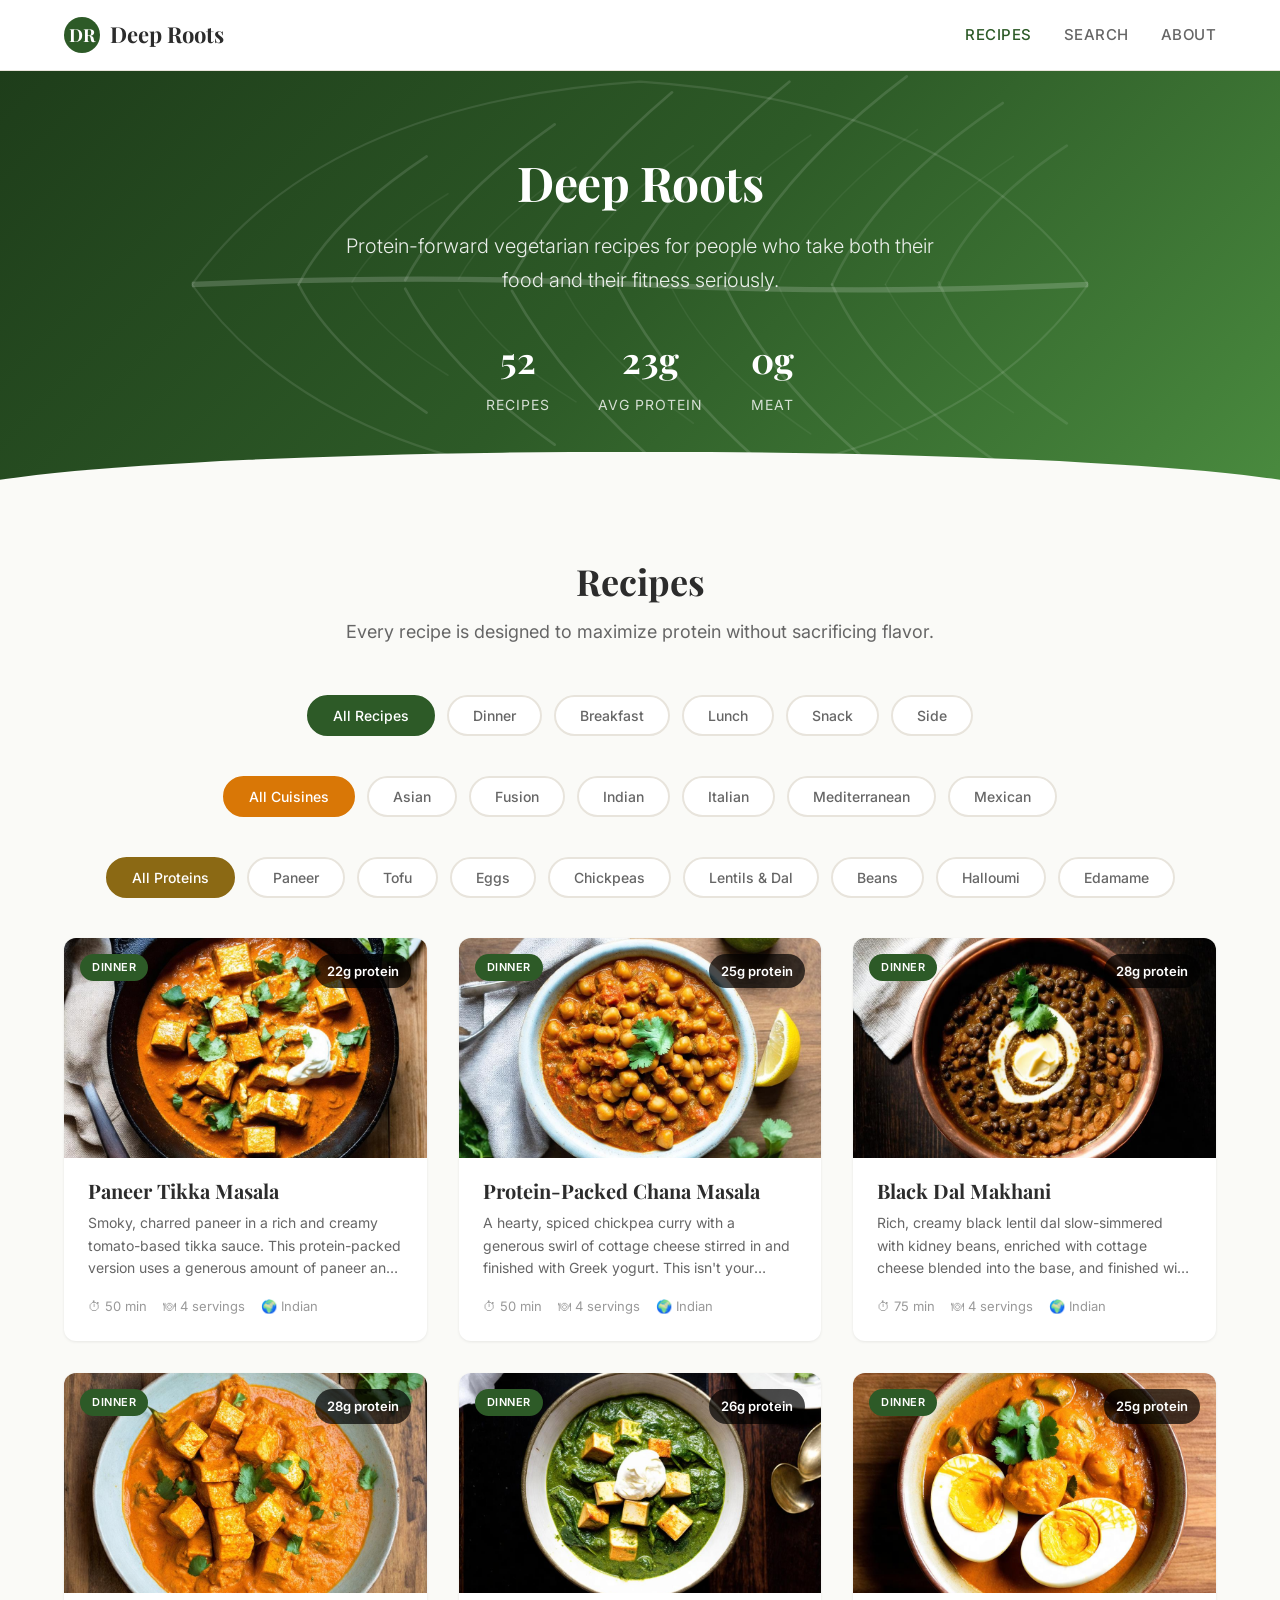
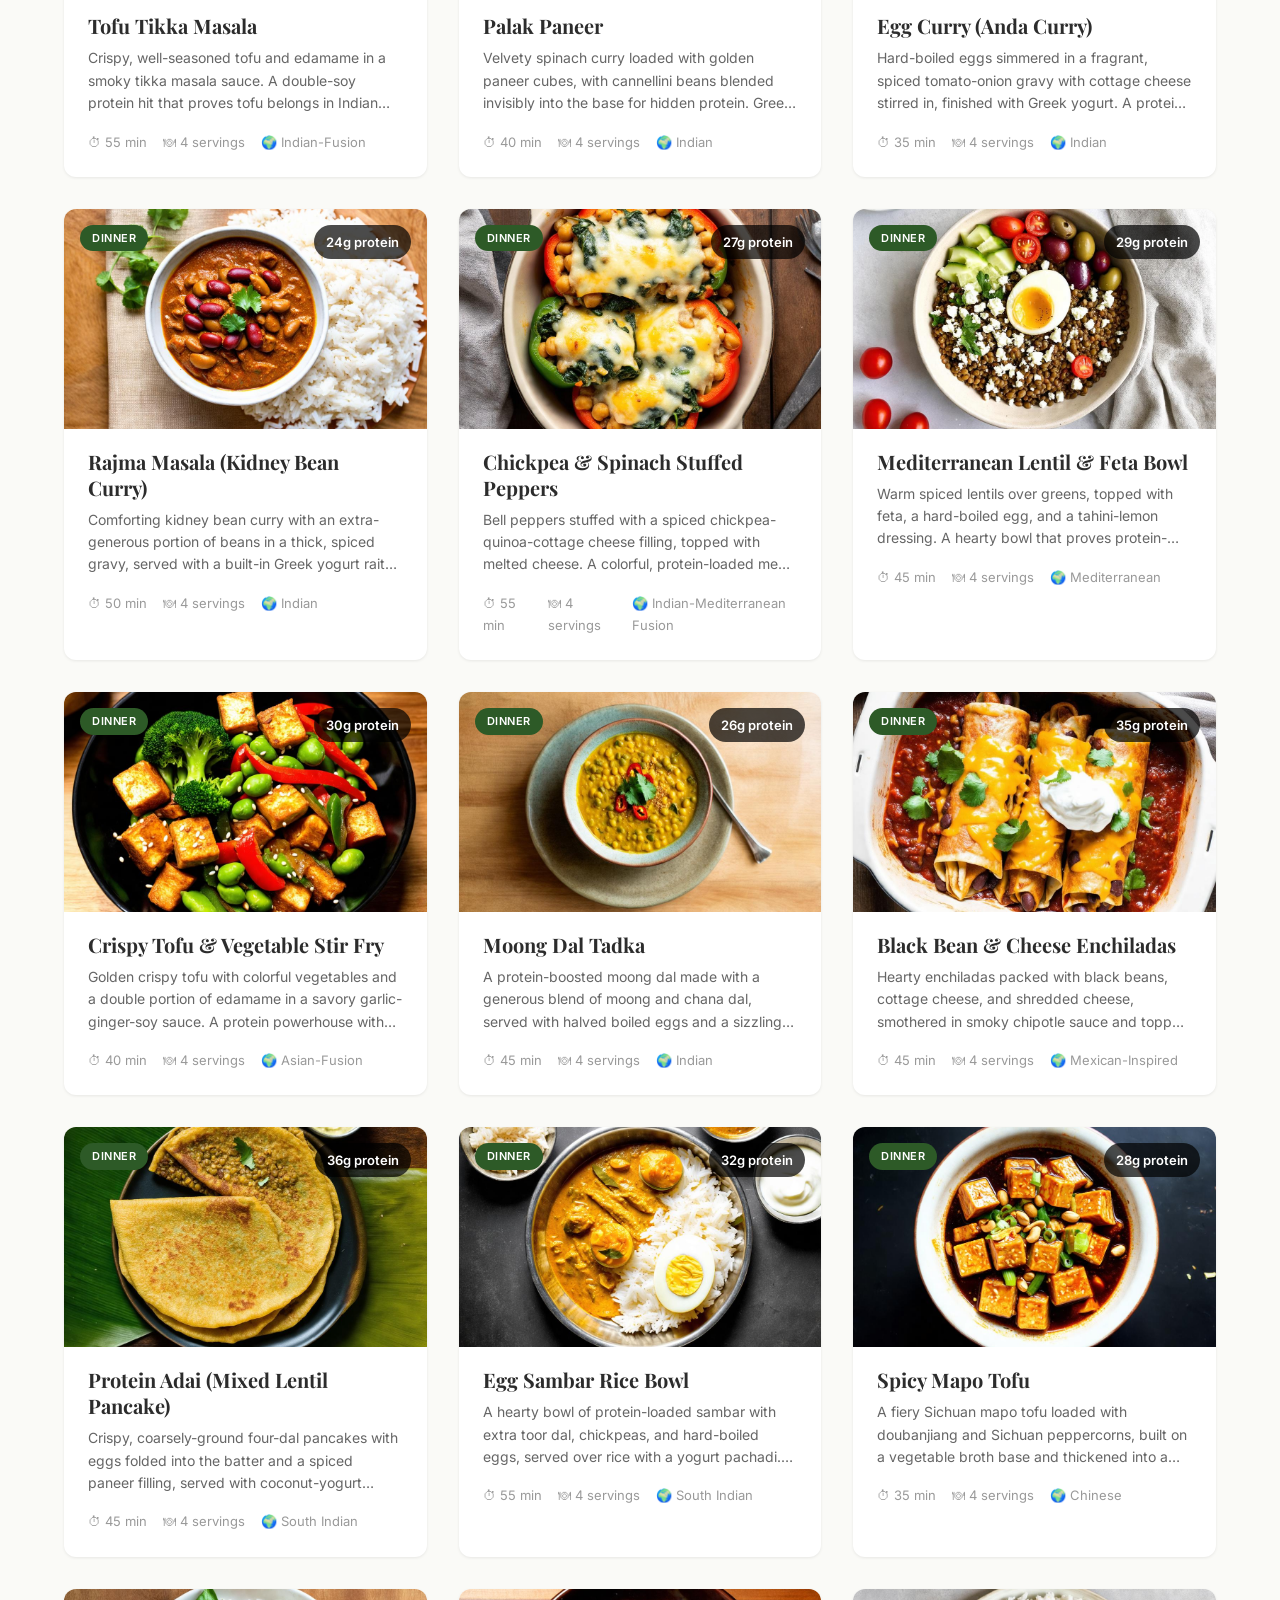
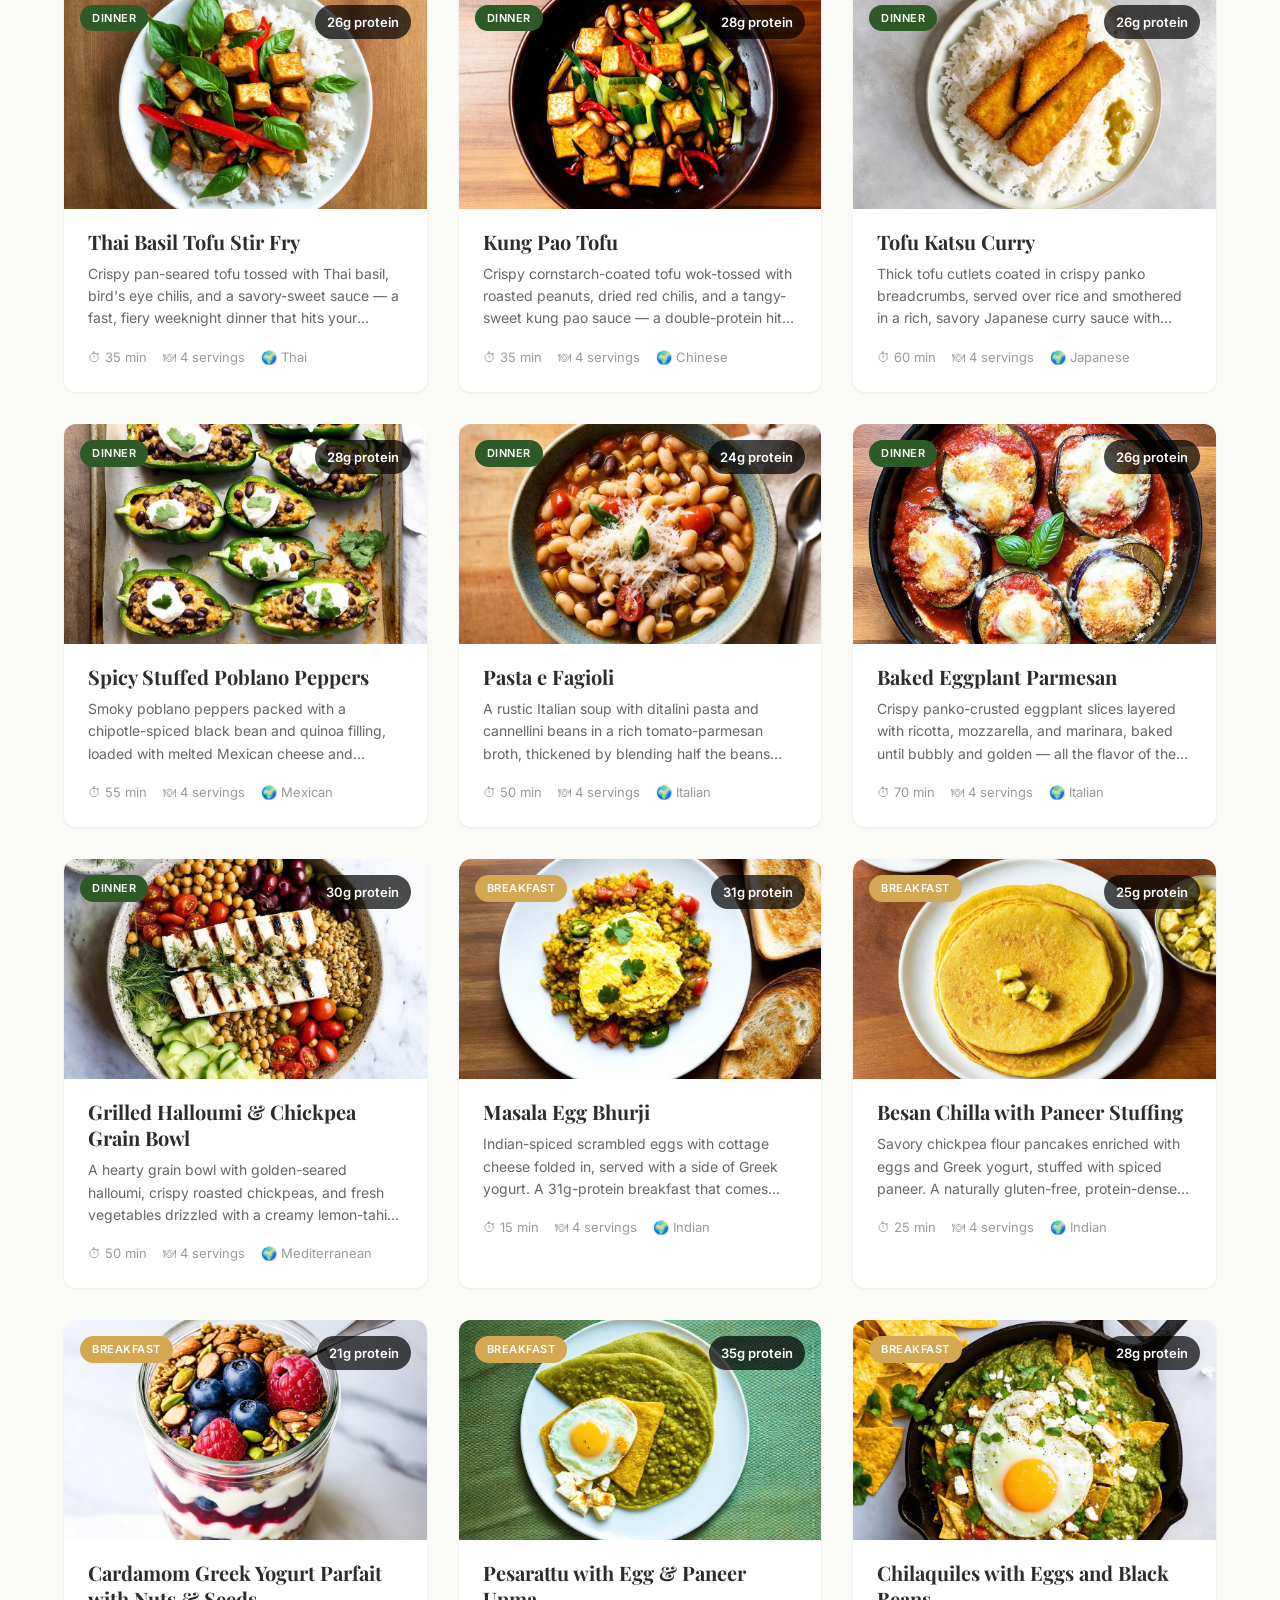
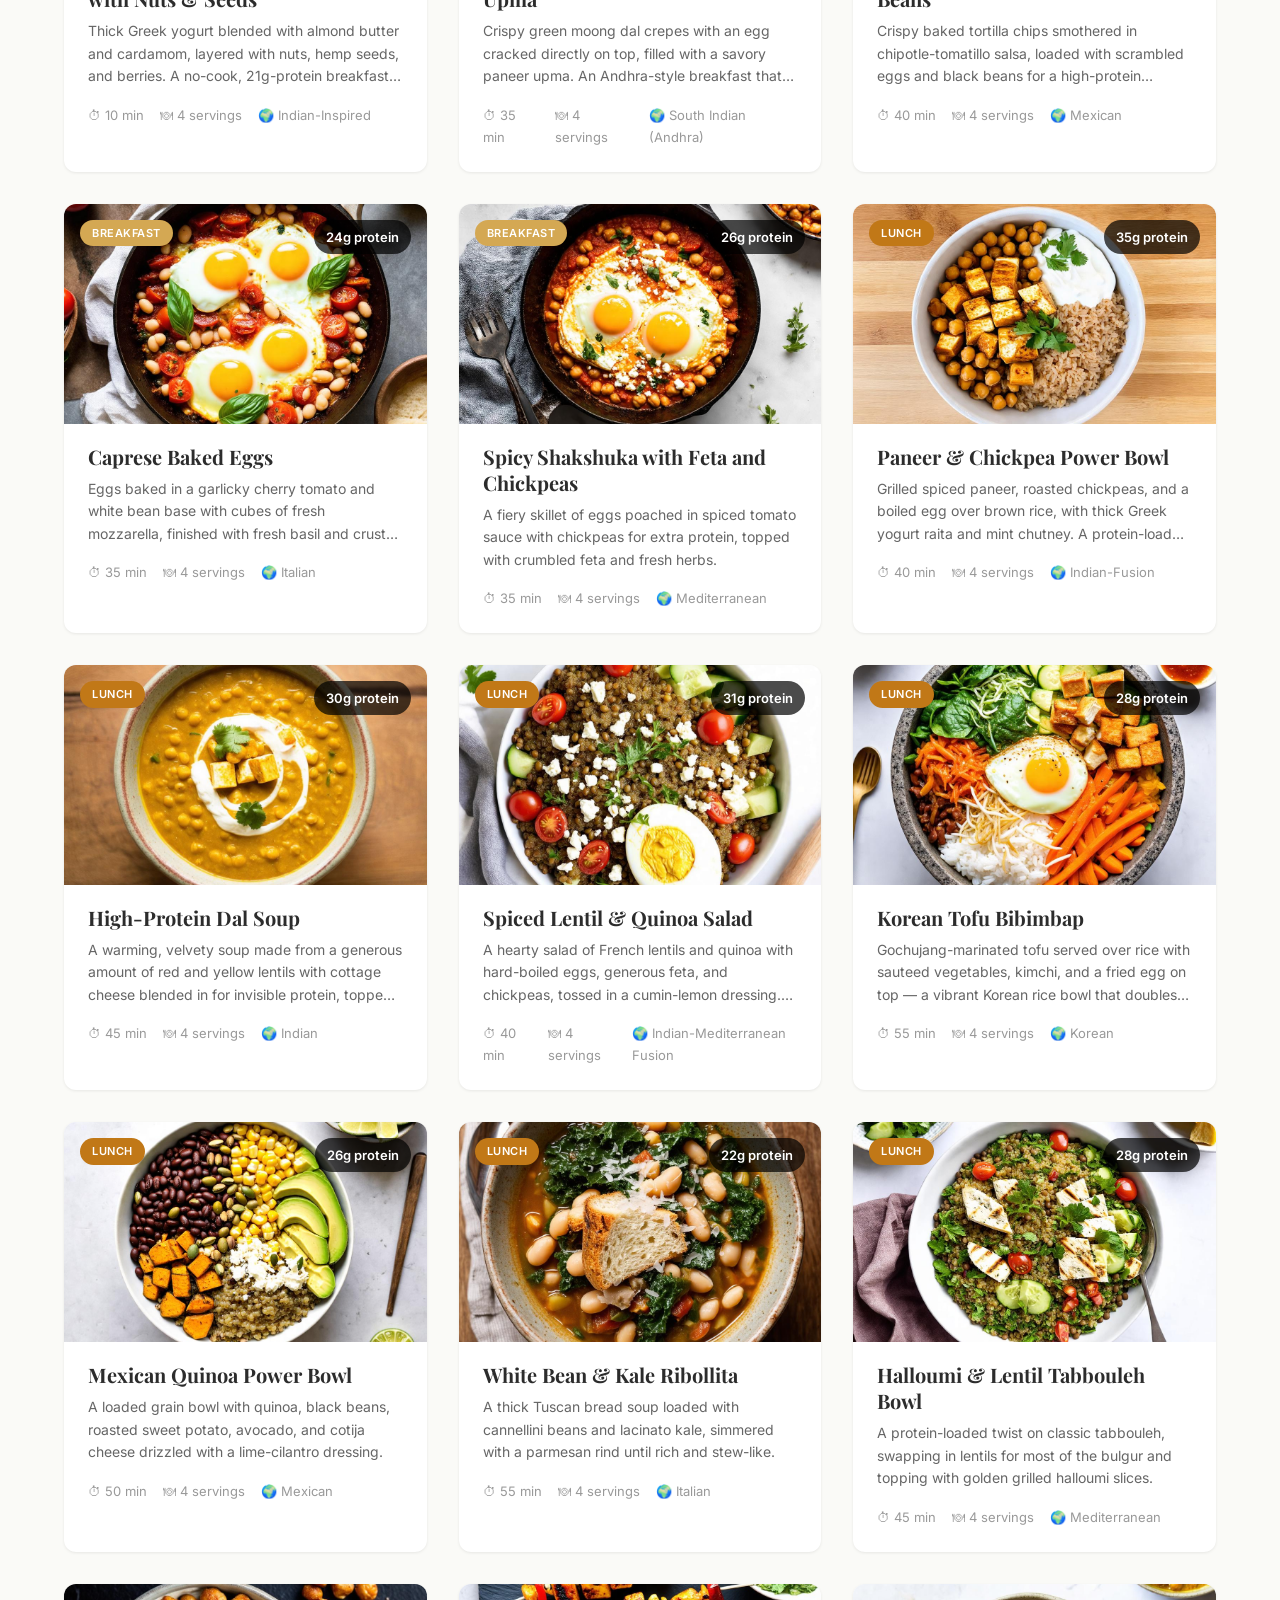
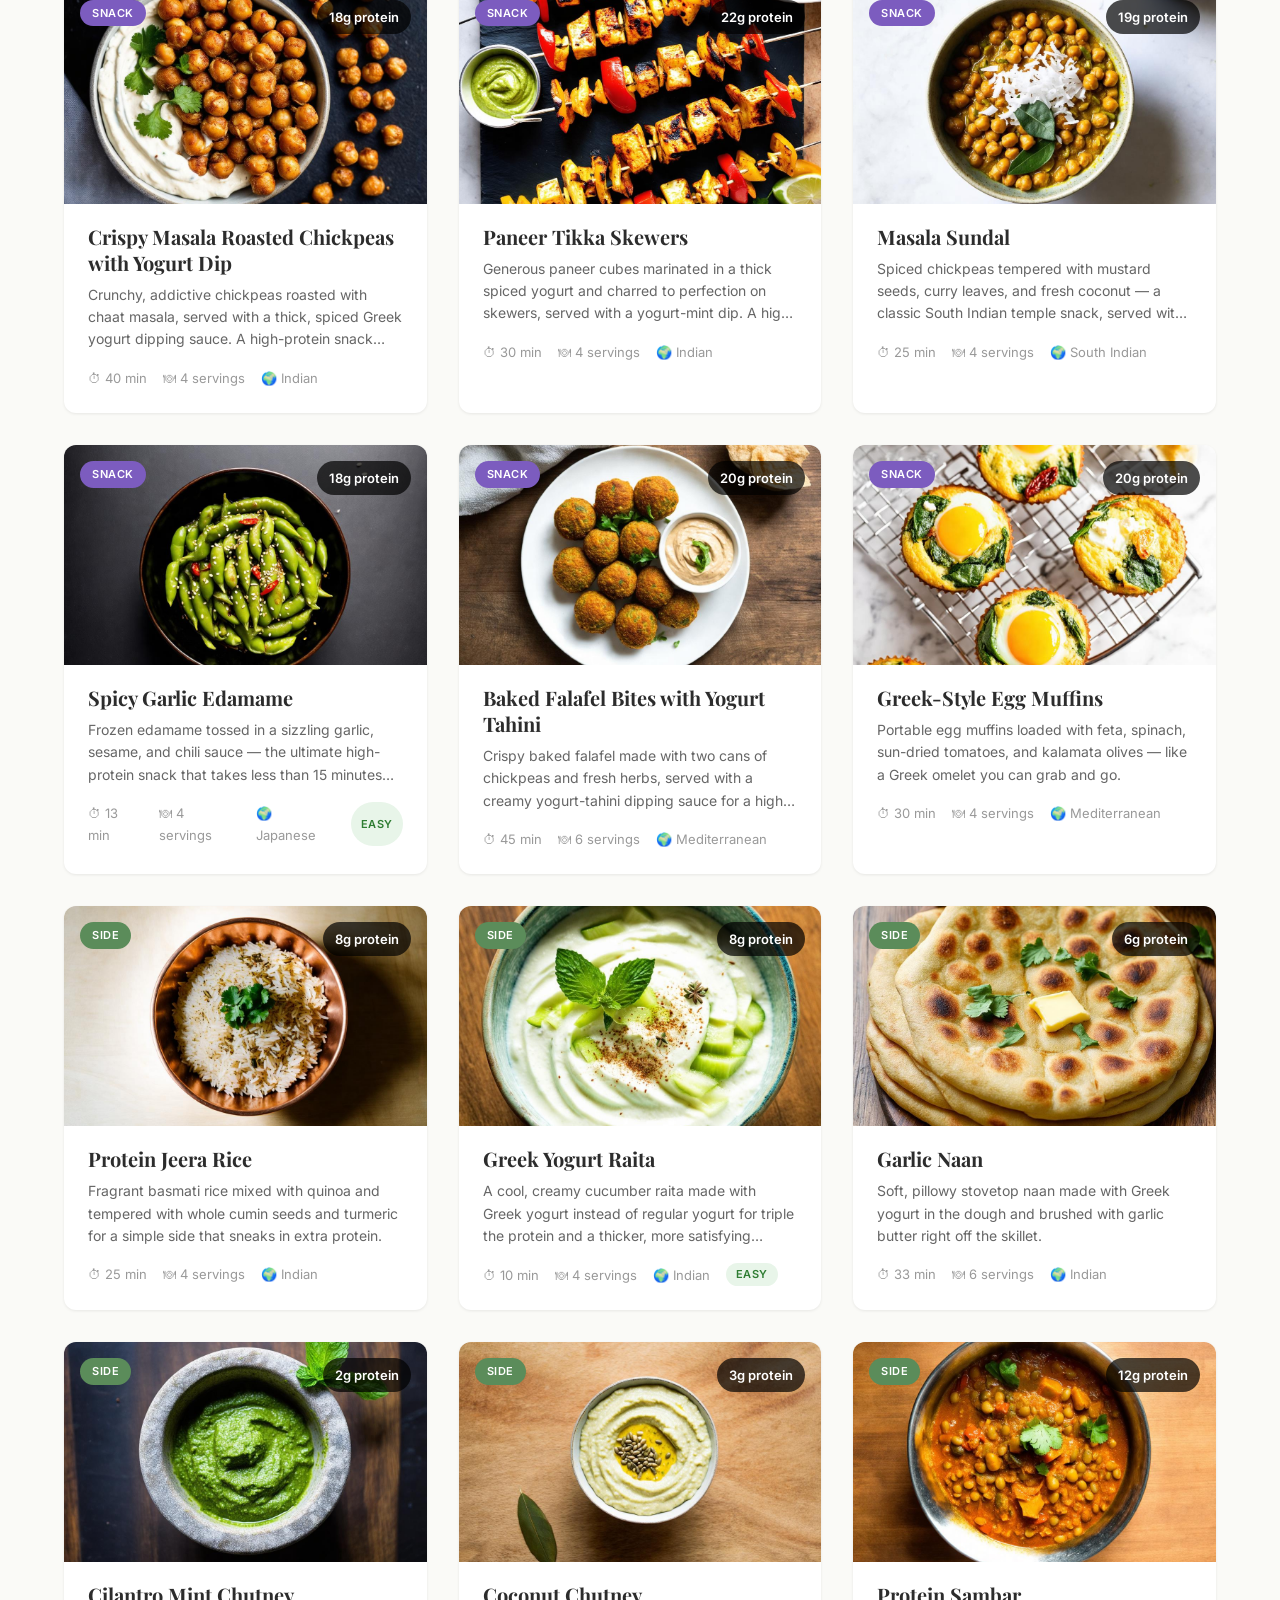
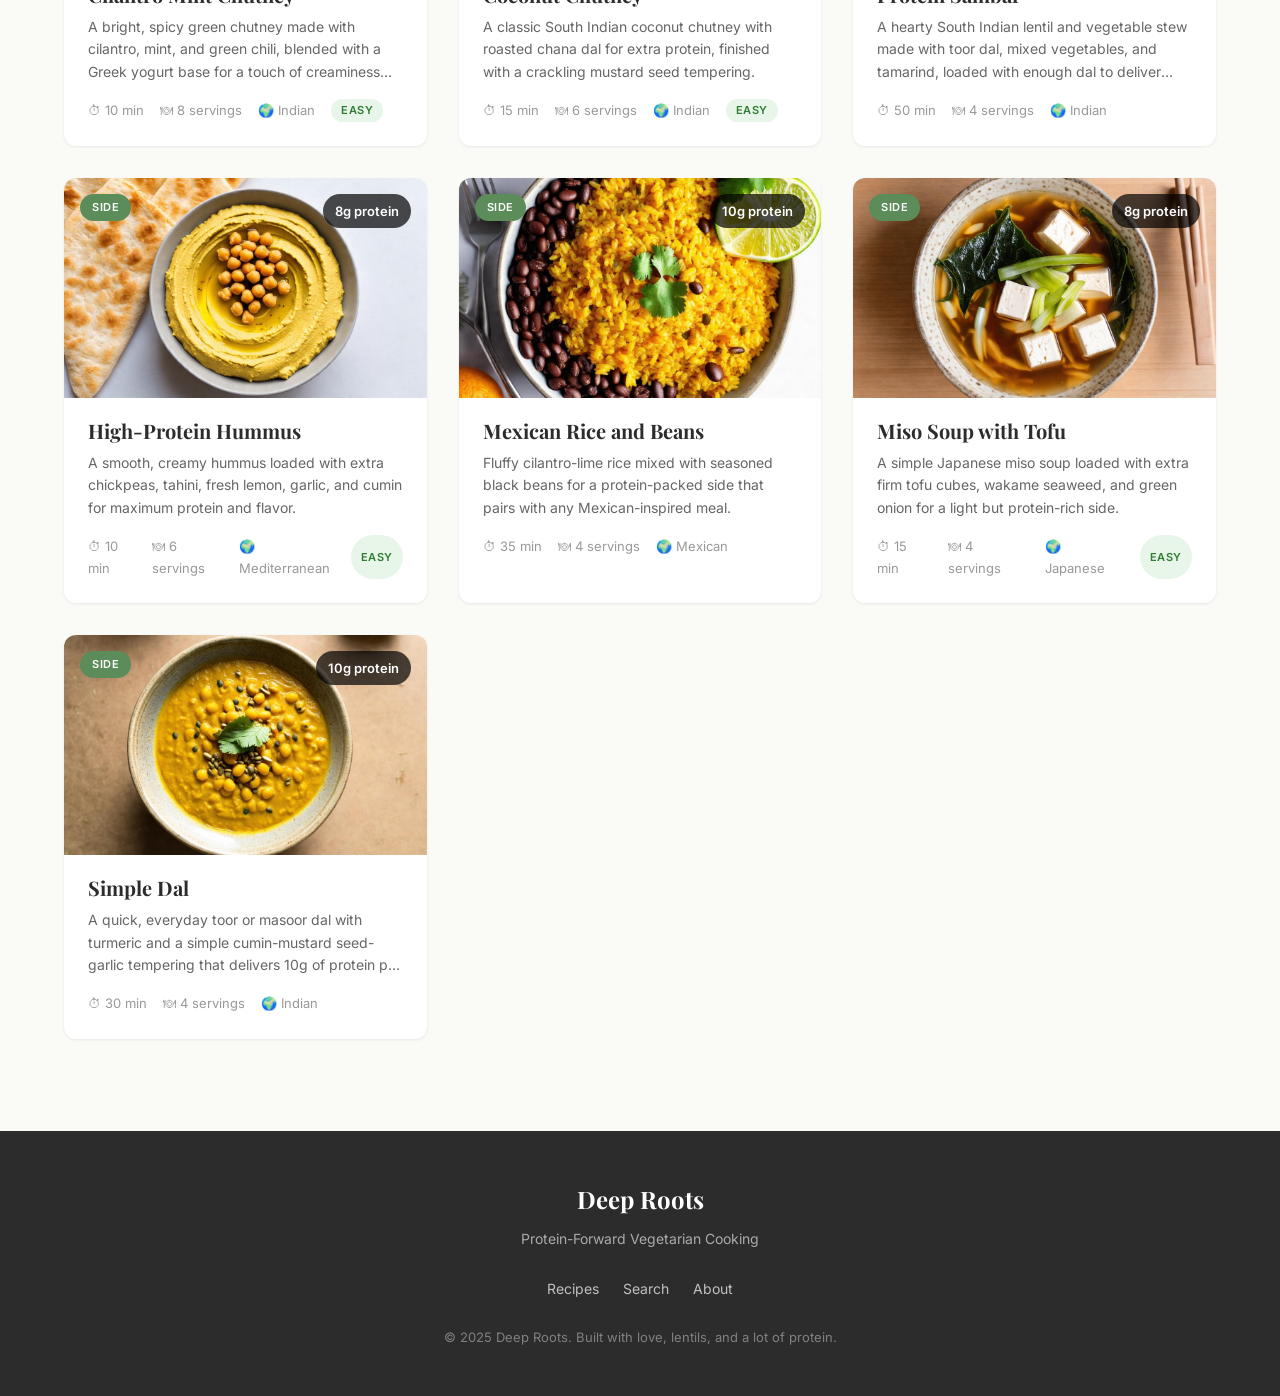
==== commit cd37940e: "Add SEO infrastructure, sitemap, and Google AdSense integration - Add sitemap.xml (55 URLs) and robo" ====
--- a/index.html
+++ b/index.html
@@ -5,6 +5,32 @@
   <meta name="viewport" content="width=device-width, initial-scale=1.0">
   <title>Deep Roots | Protein-Forward Vegetarian Recipes</title>
   <meta name="description" content="High-protein vegetarian recipes with an Indian twist. Real food, real protein, no meat.">
+  <link rel="canonical" href="https://deeprootscooking.com/">
+  <meta property="og:type" content="website">
+  <meta property="og:title" content="Deep Roots | Protein-Forward Vegetarian Recipes">
+  <meta property="og:description" content="High-protein vegetarian recipes with an Indian twist. Real food, real protein, no meat.">
+  <meta property="og:url" content="https://deeprootscooking.com/">
+  <meta property="og:site_name" content="Deep Roots">
+  <meta property="og:image" content="https://deeprootscooking.com/images/paneer-tikka-masala.jpg">
+  <meta name="twitter:card" content="summary_large_image">
+  <meta name="twitter:title" content="Deep Roots | Protein-Forward Vegetarian Recipes">
+  <meta name="twitter:description" content="High-protein vegetarian recipes with an Indian twist. Real food, real protein, no meat.">
+  <meta name="twitter:image" content="https://deeprootscooking.com/images/paneer-tikka-masala.jpg">
+  <script type="application/ld+json">
+  {
+    "@context": "https://schema.org",
+    "@type": "WebSite",
+    "name": "Deep Roots",
+    "url": "https://deeprootscooking.com",
+    "description": "High-protein vegetarian recipes with an Indian twist. Real food, real protein, no meat.",
+    "potentialAction": {
+      "@type": "SearchAction",
+      "target": "https://deeprootscooking.com/search.html?q={search_term_string}",
+      "query-input": "required name=search_term_string"
+    }
+  }
+  </script>
+<script async src="https://pagead2.googlesyndication.com/pagead/js/adsbygoogle.js?client=ca-pub-2711708712180550" crossorigin="anonymous"></script>
   <link rel="preconnect" href="https://fonts.googleapis.com">
   <link rel="preconnect" href="https://fonts.gstatic.com" crossorigin>
   <link href="https://fonts.googleapis.com/css2?family=Inter:wght@300;400;500;600;700&family=Playfair+Display:wght@400;600;700;800&display=swap" rel="stylesheet">
@@ -63,6 +89,17 @@
     <div class="recipes-grid" id="recipes-grid"></div>
   </section>
 
+  <!-- Ad Unit: Below Recipes Grid -->
+  <div class="ad-container">
+    <ins class="adsbygoogle"
+      style="display:block"
+      data-ad-client="ca-pub-2711708712180550"
+      data-ad-slot="XXXXXXXXXX"
+      data-ad-format="auto"
+      data-full-width-responsive="true"></ins>
+    <script>(adsbygoogle = window.adsbygoogle || []).push({});</script>
+  </div>
+
   <!-- Footer -->
   <footer class="footer">
     <div class="footer-inner">
--- a/css/style.css
+++ b/css/style.css
@@ -156,10 +156,46 @@
 
 /* ============ HERO ============ */
 .hero {
-  background: linear-gradient(135deg, var(--color-primary-dark) 0%, var(--color-primary) 50%, var(--color-primary-light) 100%);
+  background:
+    linear-gradient(135deg, var(--color-primary-dark) 0%, var(--color-primary) 50%, var(--color-primary-light) 100%);
   color: white;
   padding: 80px 24px;
   text-align: center;
+  position: relative;
+  overflow: hidden;
+}
+
+.hero::before {
+  content: '';
+  position: absolute;
+  inset: 0;
+  background-image: url("data:image/svg+xml,%3Csvg width='800' height='400' viewBox='0 0 800 400' xmlns='http://www.w3.org/2000/svg'%3E%3Cdefs%3E%3Cstyle%3E.v%7Bfill:none;stroke-linecap:round%7D%3C/style%3E%3C/defs%3E%3C!-- central midrib --%3E%3Cpath d='M-20 200 Q200 190 400 200 Q600 210 820 200' stroke='rgba(255,255,255,0.18)' stroke-width='5' fill='none'/%3E%3C!-- upper veins --%3E%3Cpath d='M80 200 Q110 140 200 80' class='v' stroke='rgba(255,255,255,0.12)' stroke-width='2.5'/%3E%3Cpath d='M180 196 Q220 120 320 50' class='v' stroke='rgba(255,255,255,0.12)' stroke-width='2.5'/%3E%3Cpath d='M280 194 Q330 105 430 20' class='v' stroke='rgba(255,255,255,0.13)' stroke-width='2.5'/%3E%3Cpath d='M380 196 Q430 100 540 10' class='v' stroke='rgba(255,255,255,0.13)' stroke-width='2.5'/%3E%3Cpath d='M480 198 Q530 95 650 5' class='v' stroke='rgba(255,255,255,0.12)' stroke-width='2.5'/%3E%3Cpath d='M580 200 Q620 110 740 30' class='v' stroke='rgba(255,255,255,0.10)' stroke-width='2.5'/%3E%3Cpath d='M680 202 Q710 130 800 70' class='v' stroke='rgba(255,255,255,0.09)' stroke-width='2.5'/%3E%3C!-- lower veins --%3E%3Cpath d='M80 200 Q110 260 200 320' class='v' stroke='rgba(255,255,255,0.12)' stroke-width='2.5'/%3E%3Cpath d='M180 204 Q220 280 320 350' class='v' stroke='rgba(255,255,255,0.12)' stroke-width='2.5'/%3E%3Cpath d='M280 206 Q330 295 430 380' class='v' stroke='rgba(255,255,255,0.13)' stroke-width='2.5'/%3E%3Cpath d='M380 204 Q430 300 540 390' class='v' stroke='rgba(255,255,255,0.13)' stroke-width='2.5'/%3E%3Cpath d='M480 202 Q530 305 650 395' class='v' stroke='rgba(255,255,255,0.12)' stroke-width='2.5'/%3E%3Cpath d='M580 200 Q620 290 740 370' class='v' stroke='rgba(255,255,255,0.10)' stroke-width='2.5'/%3E%3Cpath d='M680 198 Q710 270 800 330' class='v' stroke='rgba(255,255,255,0.09)' stroke-width='2.5'/%3E%3C!-- secondary upper veins --%3E%3Cpath d='M130 198 Q155 155 220 115' class='v' stroke='rgba(255,255,255,0.06)' stroke-width='1.5'/%3E%3Cpath d='M230 195 Q260 140 340 90' class='v' stroke='rgba(255,255,255,0.06)' stroke-width='1.5'/%3E%3Cpath d='M330 194 Q365 130 450 70' class='v' stroke='rgba(255,255,255,0.06)' stroke-width='1.5'/%3E%3Cpath d='M430 196 Q465 125 560 60' class='v' stroke='rgba(255,255,255,0.06)' stroke-width='1.5'/%3E%3Cpath d='M530 198 Q560 130 660 55' class='v' stroke='rgba(255,255,255,0.05)' stroke-width='1.5'/%3E%3Cpath d='M630 200 Q660 140 750 80' class='v' stroke='rgba(255,255,255,0.05)' stroke-width='1.5'/%3E%3C!-- secondary lower veins --%3E%3Cpath d='M130 202 Q155 245 220 285' class='v' stroke='rgba(255,255,255,0.06)' stroke-width='1.5'/%3E%3Cpath d='M230 205 Q260 260 340 310' class='v' stroke='rgba(255,255,255,0.06)' stroke-width='1.5'/%3E%3Cpath d='M330 206 Q365 270 450 330' class='v' stroke='rgba(255,255,255,0.06)' stroke-width='1.5'/%3E%3Cpath d='M430 204 Q465 275 560 340' class='v' stroke='rgba(255,255,255,0.06)' stroke-width='1.5'/%3E%3Cpath d='M530 202 Q560 270 660 345' class='v' stroke='rgba(255,255,255,0.05)' stroke-width='1.5'/%3E%3Cpath d='M630 200 Q660 260 750 320' class='v' stroke='rgba(255,255,255,0.05)' stroke-width='1.5'/%3E%3C!-- leaf edge outline --%3E%3Cpath d='M-20 200 Q100 30 400 10 Q700 30 820 200' stroke='rgba(255,255,255,0.10)' stroke-width='2' fill='none'/%3E%3Cpath d='M-20 200 Q100 370 400 390 Q700 370 820 200' stroke='rgba(255,255,255,0.10)' stroke-width='2' fill='none'/%3E%3C/svg%3E");
+  background-size: 100% 100%;
+  background-position: center;
+  background-repeat: no-repeat;
+  pointer-events: none;
+}
+
+.hero::after {
+  content: '';
+  position: absolute;
+  bottom: -2px;
+  left: 0;
+  right: 0;
+  height: 48px;
+  background: var(--color-bg);
+  clip-path: ellipse(55% 100% at 50% 100%);
+}
+
+.hero::after {
+  content: '';
+  position: absolute;
+  bottom: -2px;
+  left: 0;
+  right: 0;
+  height: 48px;
+  background: var(--color-bg);
+  clip-path: ellipse(55% 100% at 50% 100%);
 }
 
 .hero h1 {
@@ -167,6 +203,7 @@
   color: white;
   margin-bottom: 16px;
   letter-spacing: -0.5px;
+  position: relative;
 }
 
 .hero .tagline {
@@ -175,6 +212,7 @@
   max-width: 600px;
   margin: 0 auto 32px;
   font-weight: 300;
+  position: relative;
 }
 
 .hero .hero-stats {
@@ -182,6 +220,7 @@
   justify-content: center;
   gap: 48px;
   margin-top: 32px;
+  position: relative;
 }
 
 .hero-stat {
@@ -1504,6 +1543,62 @@
   white-space: nowrap;
 }
 
+/* ============ 404 PAGE ============ */
+.four-oh-four {
+  max-width: var(--max-width-content);
+  margin: 0 auto;
+  padding: 100px 24px;
+  display: flex;
+  flex-direction: column;
+  align-items: center;
+  justify-content: center;
+  text-align: center;
+}
+
+.four-oh-four h1 {
+  font-size: 120px;
+  color: var(--color-primary);
+  line-height: 1;
+  margin-bottom: 16px;
+  opacity: 0.15;
+  text-align: center;
+  width: 100%;
+}
+
+.four-oh-four-subtitle {
+  font-family: var(--font-heading);
+  font-size: 28px;
+  font-weight: 700;
+  color: var(--color-text);
+  margin-bottom: 12px;
+  text-align: center;
+}
+
+.four-oh-four-text {
+  font-size: 16px;
+  color: var(--color-text-light);
+  max-width: 440px;
+  margin: 0 auto 32px;
+  line-height: 1.7;
+  text-align: center;
+}
+
+.four-oh-four-actions {
+  display: flex;
+  flex-direction: column;
+  align-items: center;
+  gap: 16px;
+}
+
+.four-oh-four-search {
+  font-size: 14px;
+  color: var(--color-text-lighter);
+}
+
+.four-oh-four-search:hover {
+  color: var(--color-primary);
+}
+
 /* ============ SEARCH PAGE ============ */
 .search-page {
   max-width: var(--max-width);
@@ -1582,4 +1677,17 @@
   .instructions-list li {
     page-break-inside: avoid;
   }
-}
+
+  .ad-container {
+    display: none;
+  }
+}
+
+/* ============ AD CONTAINERS ============ */
+
+.ad-container {
+  max-width: 900px;
+  margin: 32px auto;
+  padding: 0 24px;
+  text-align: center;
+}
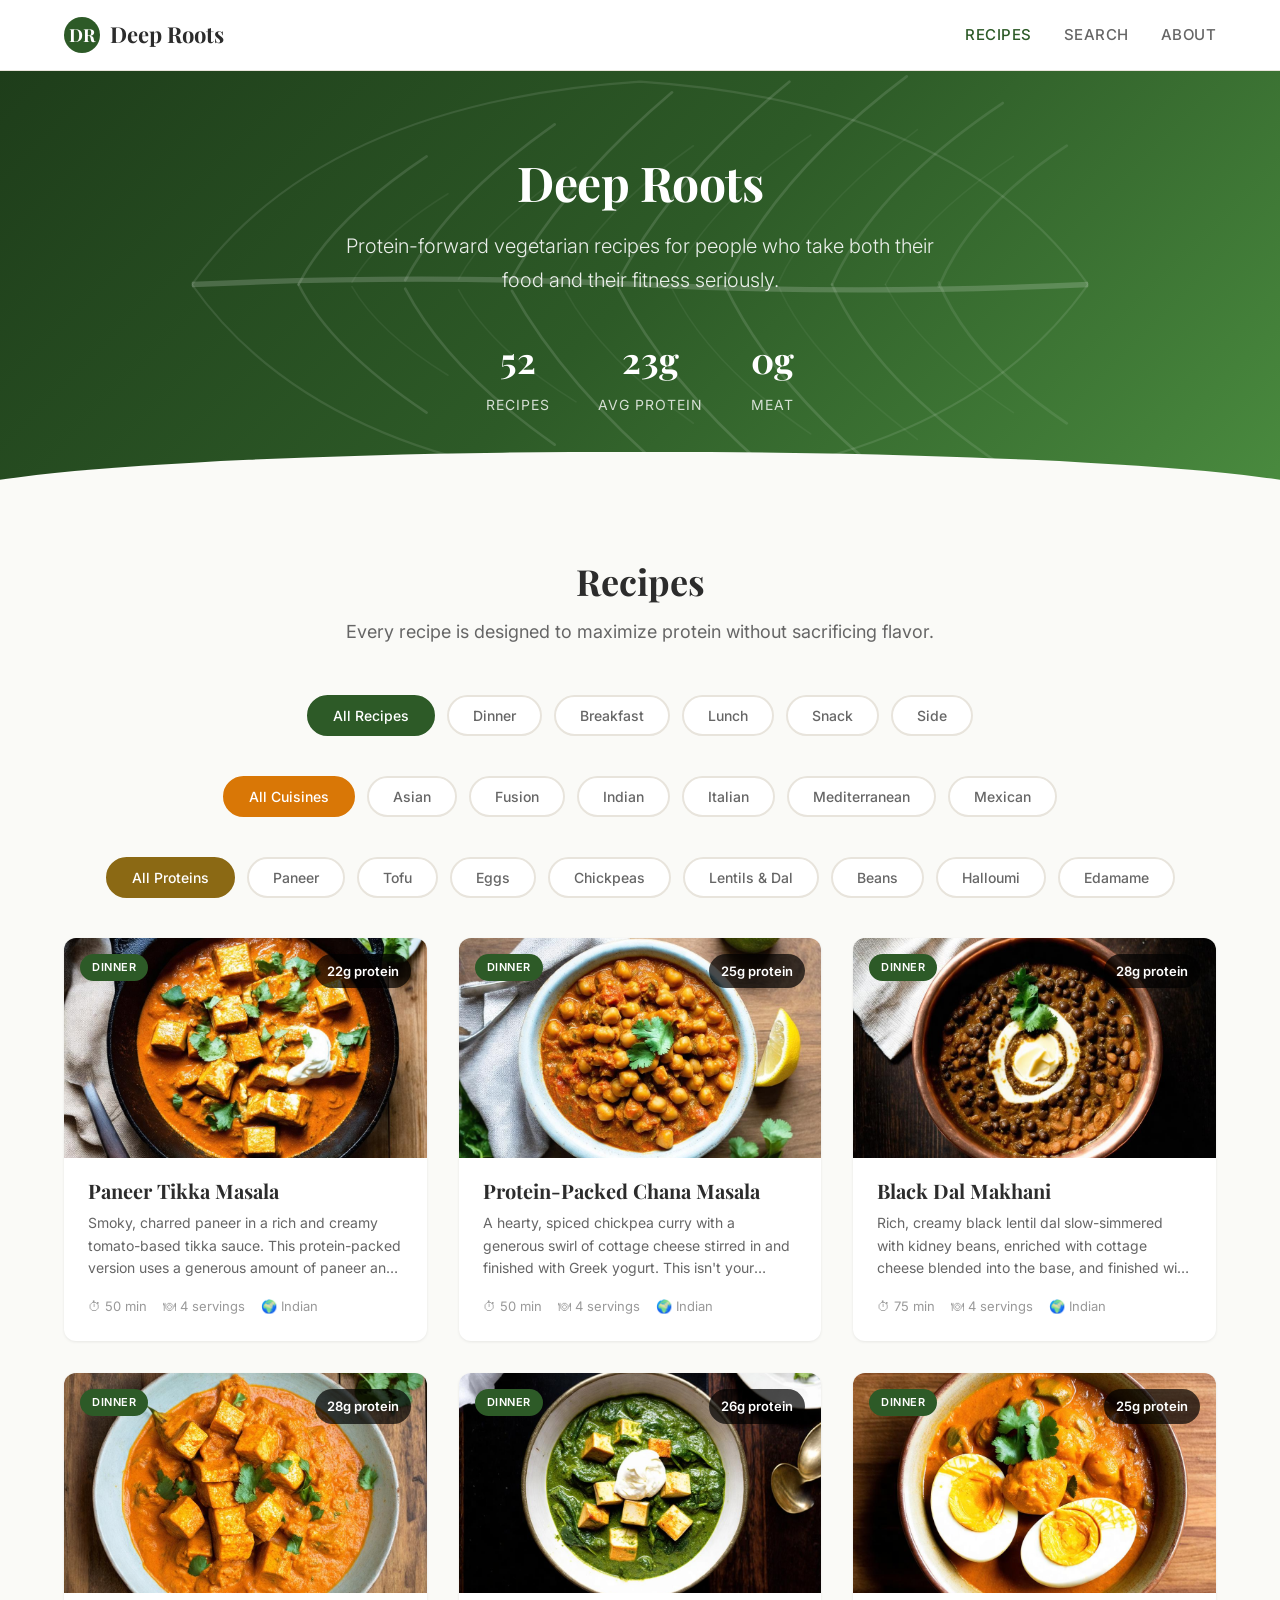
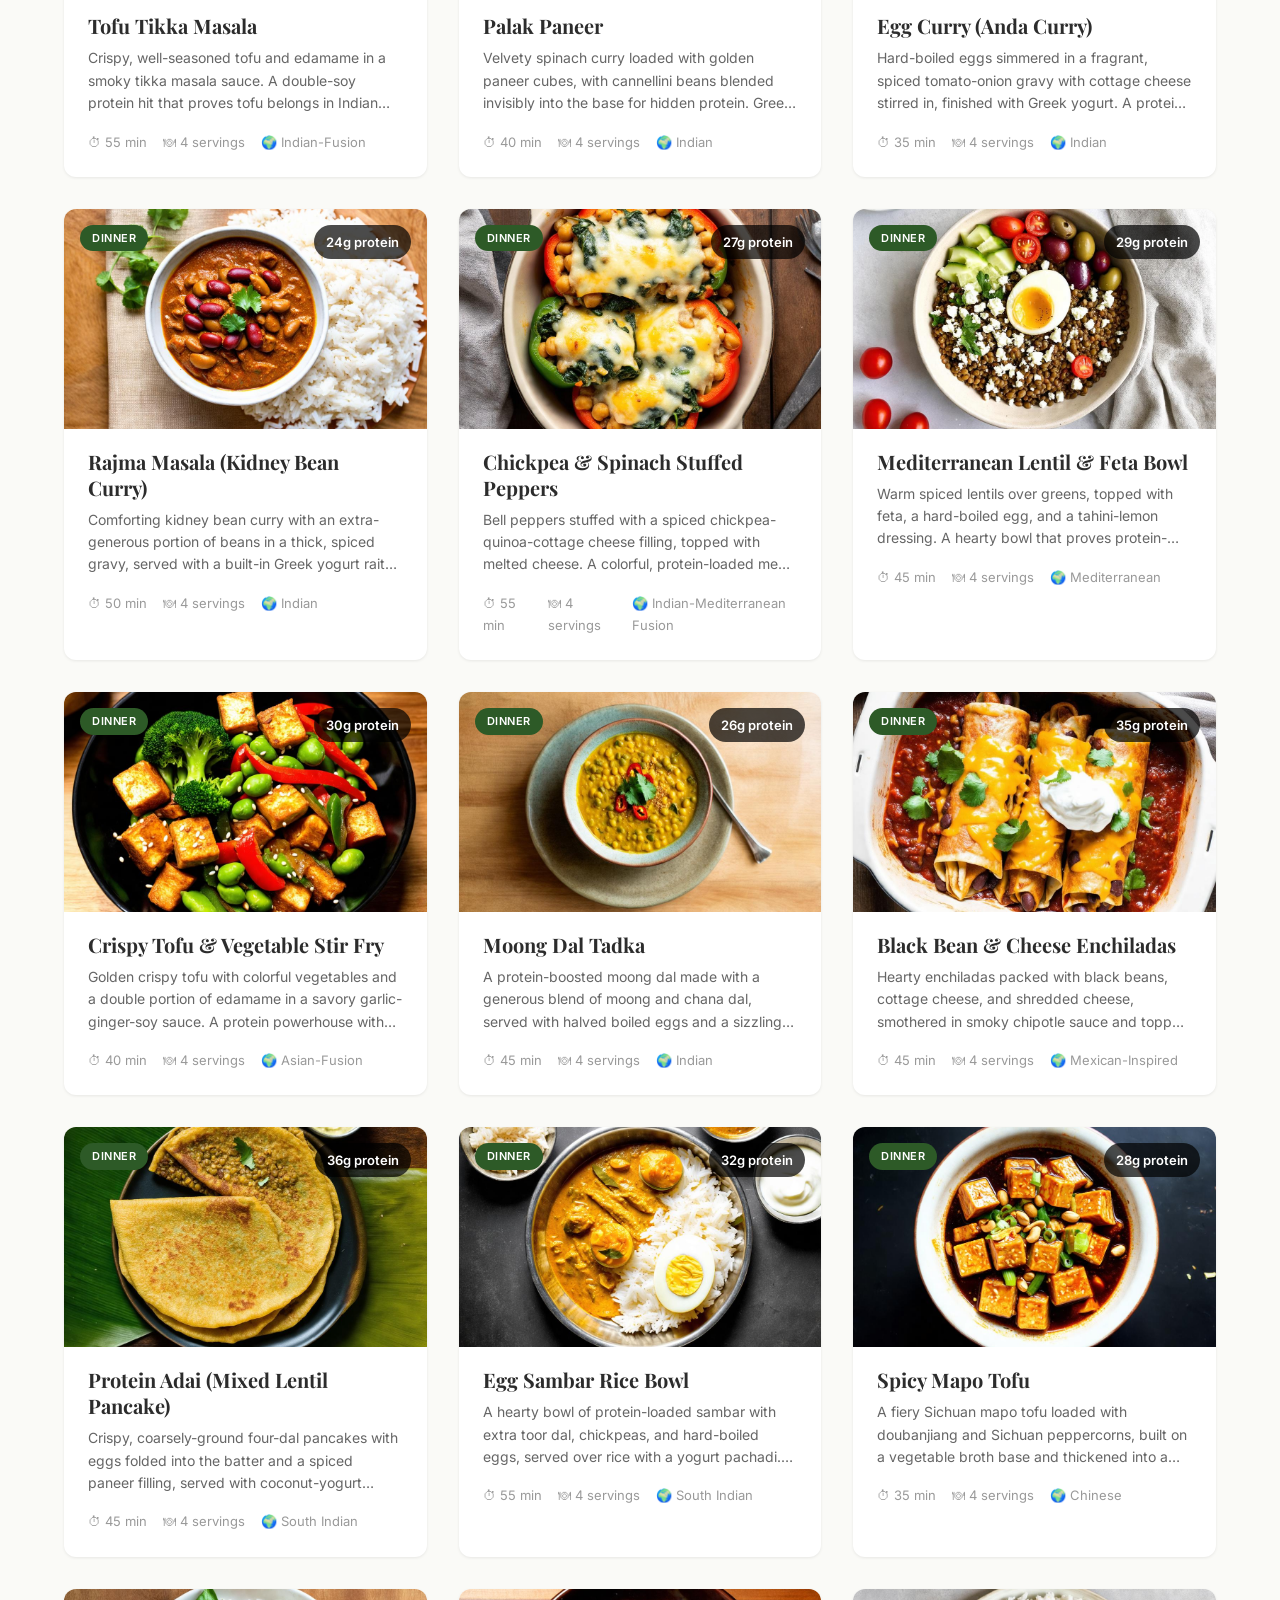
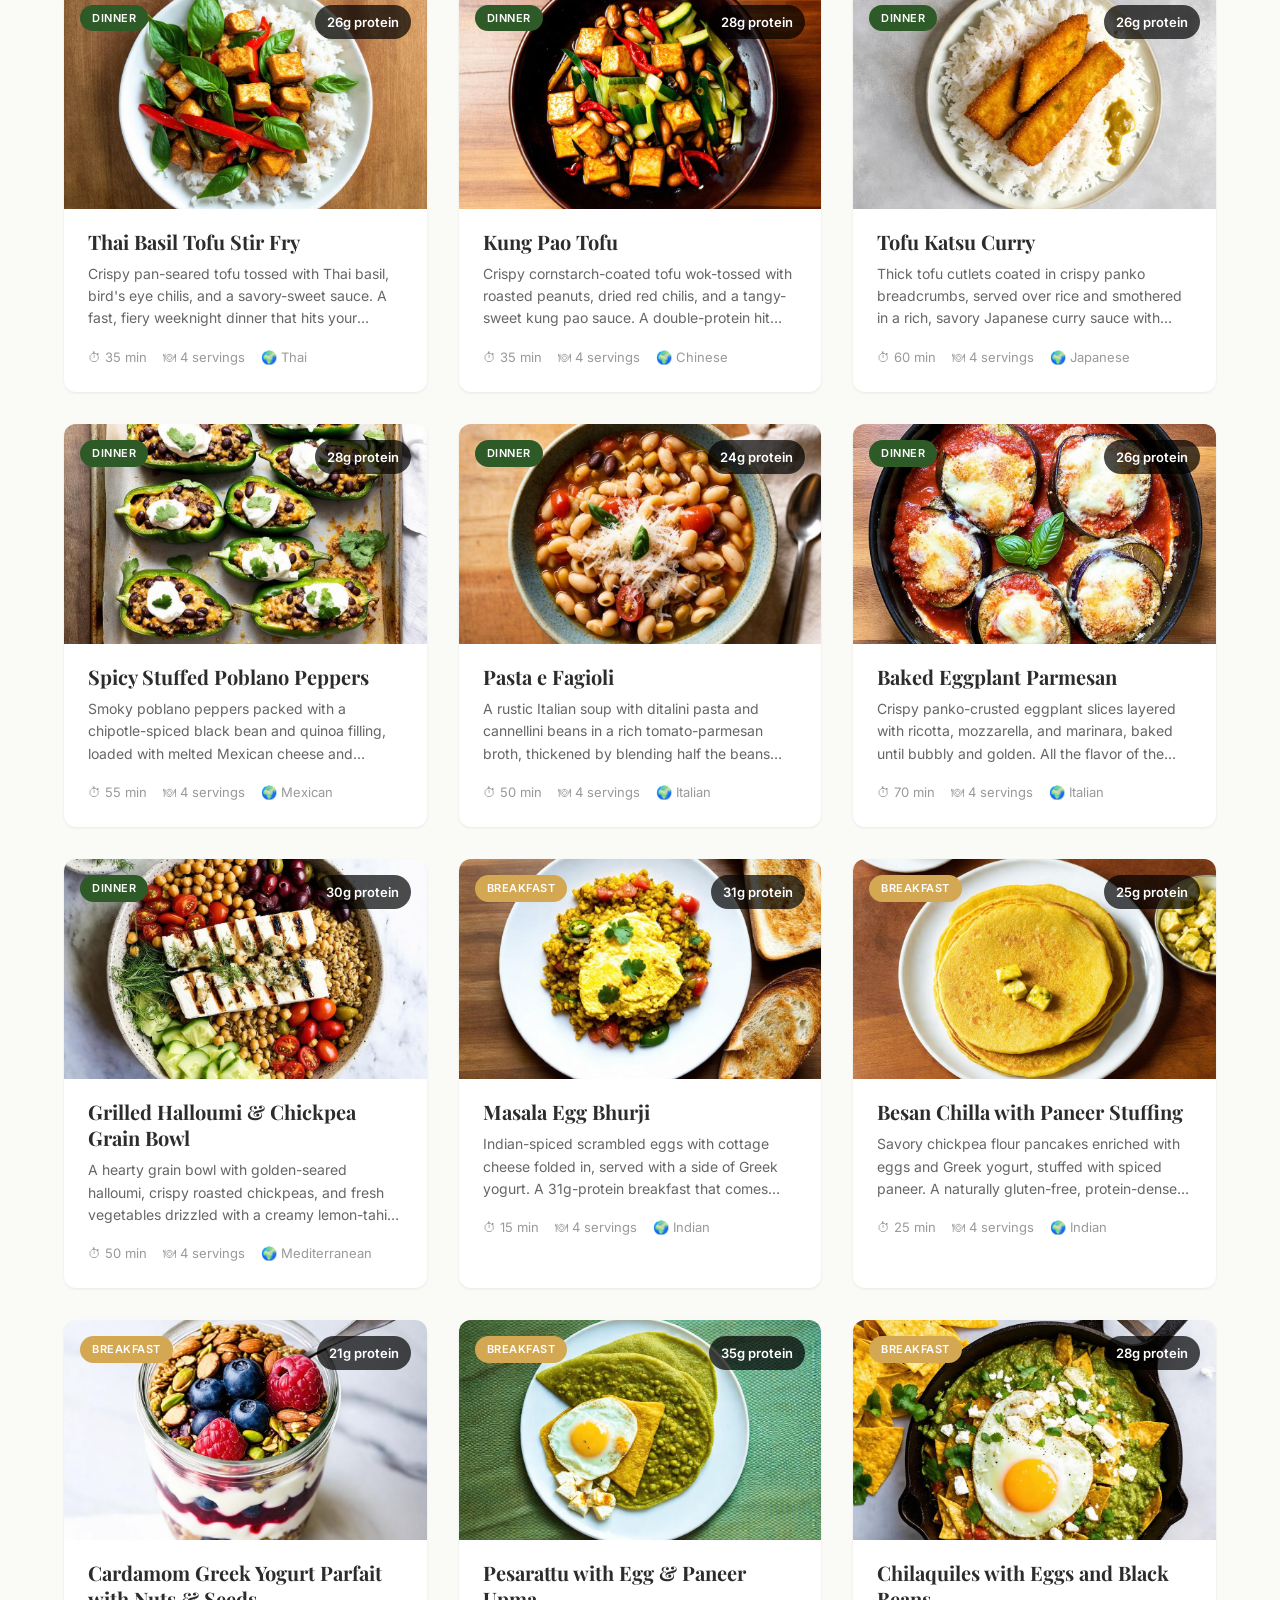
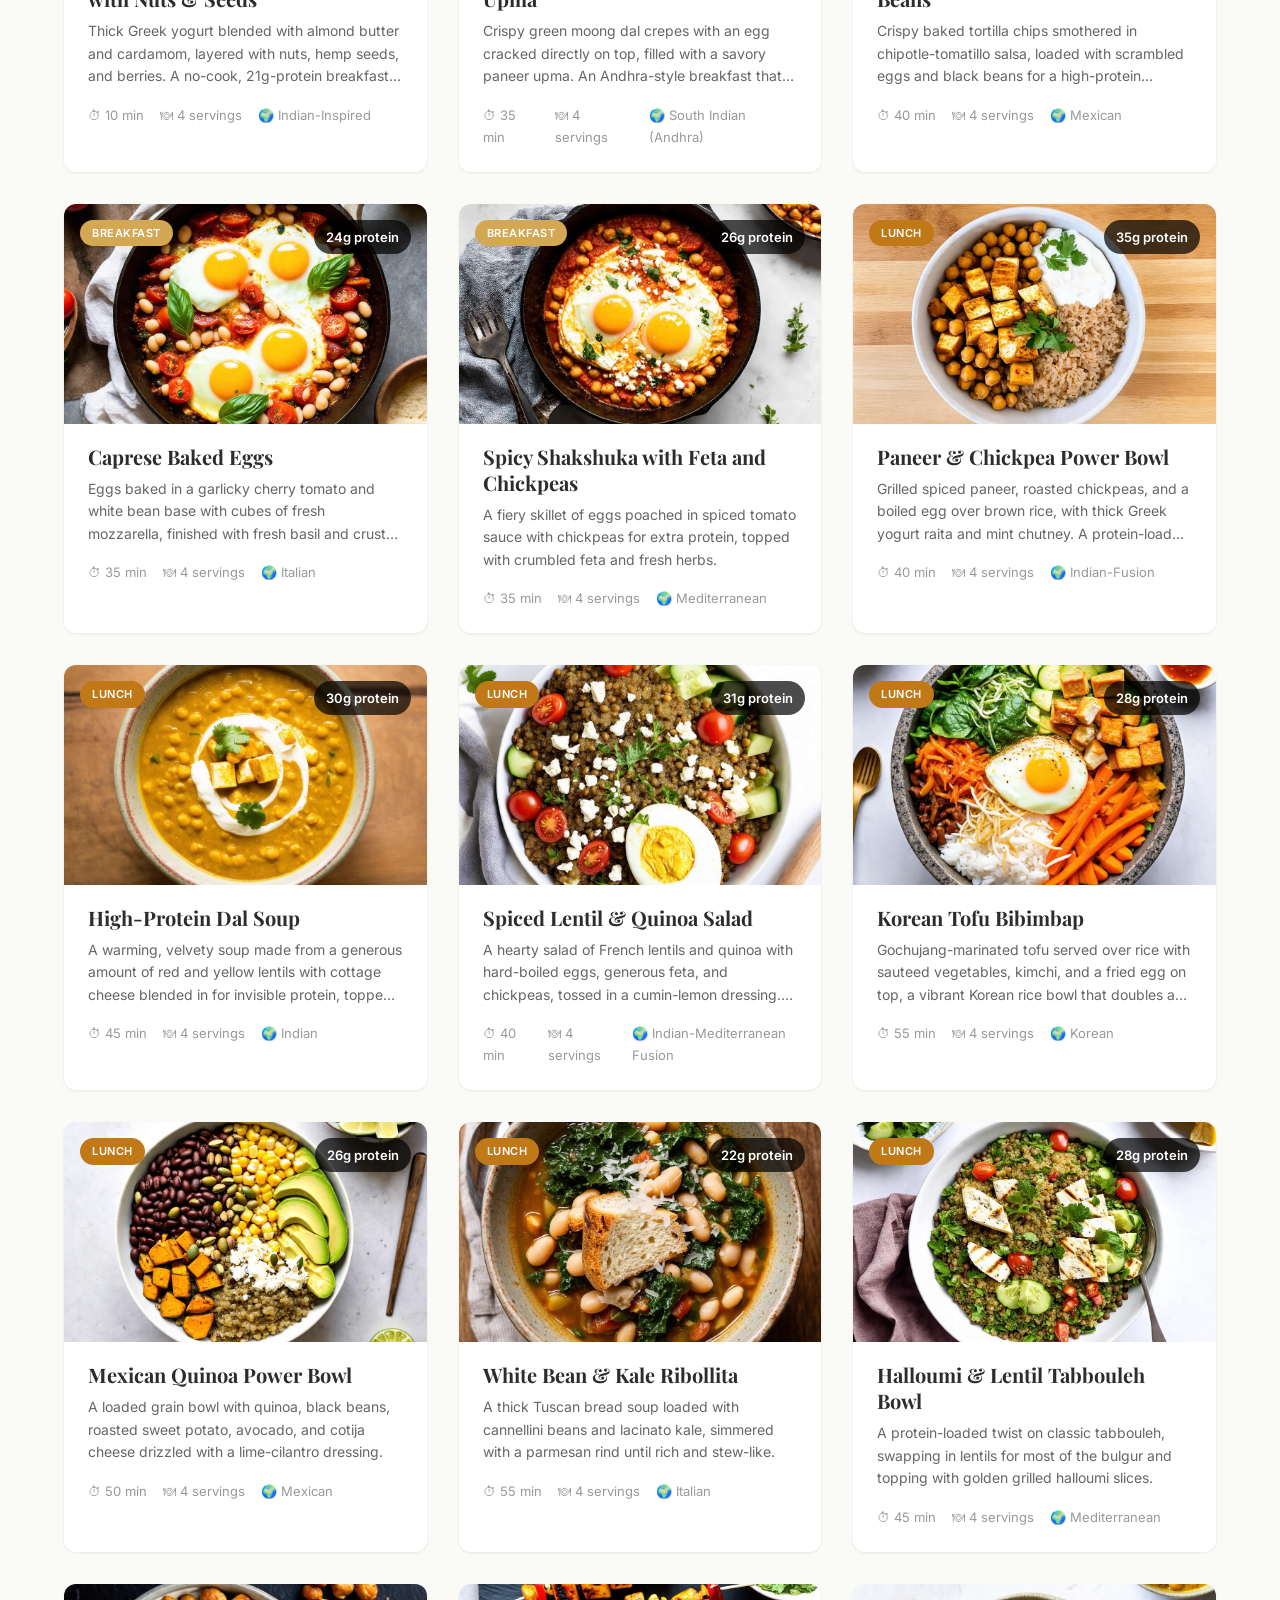
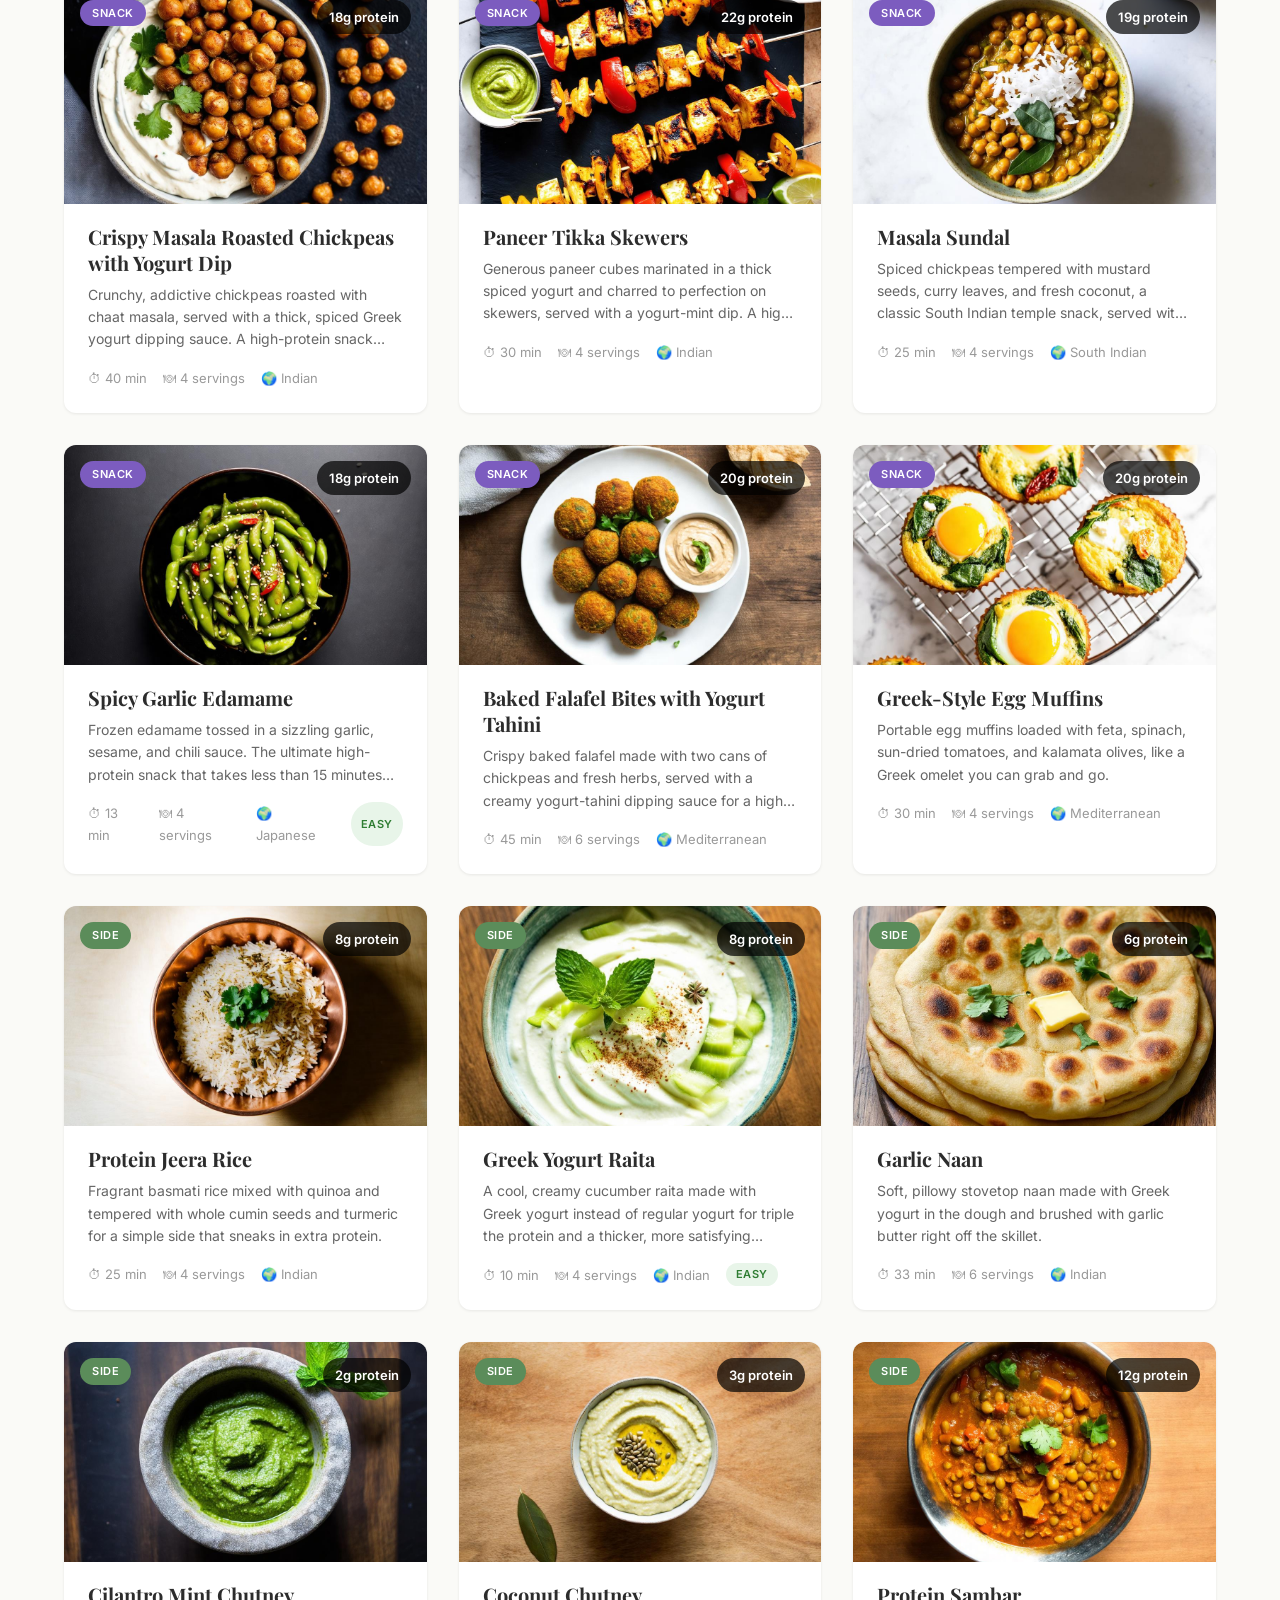
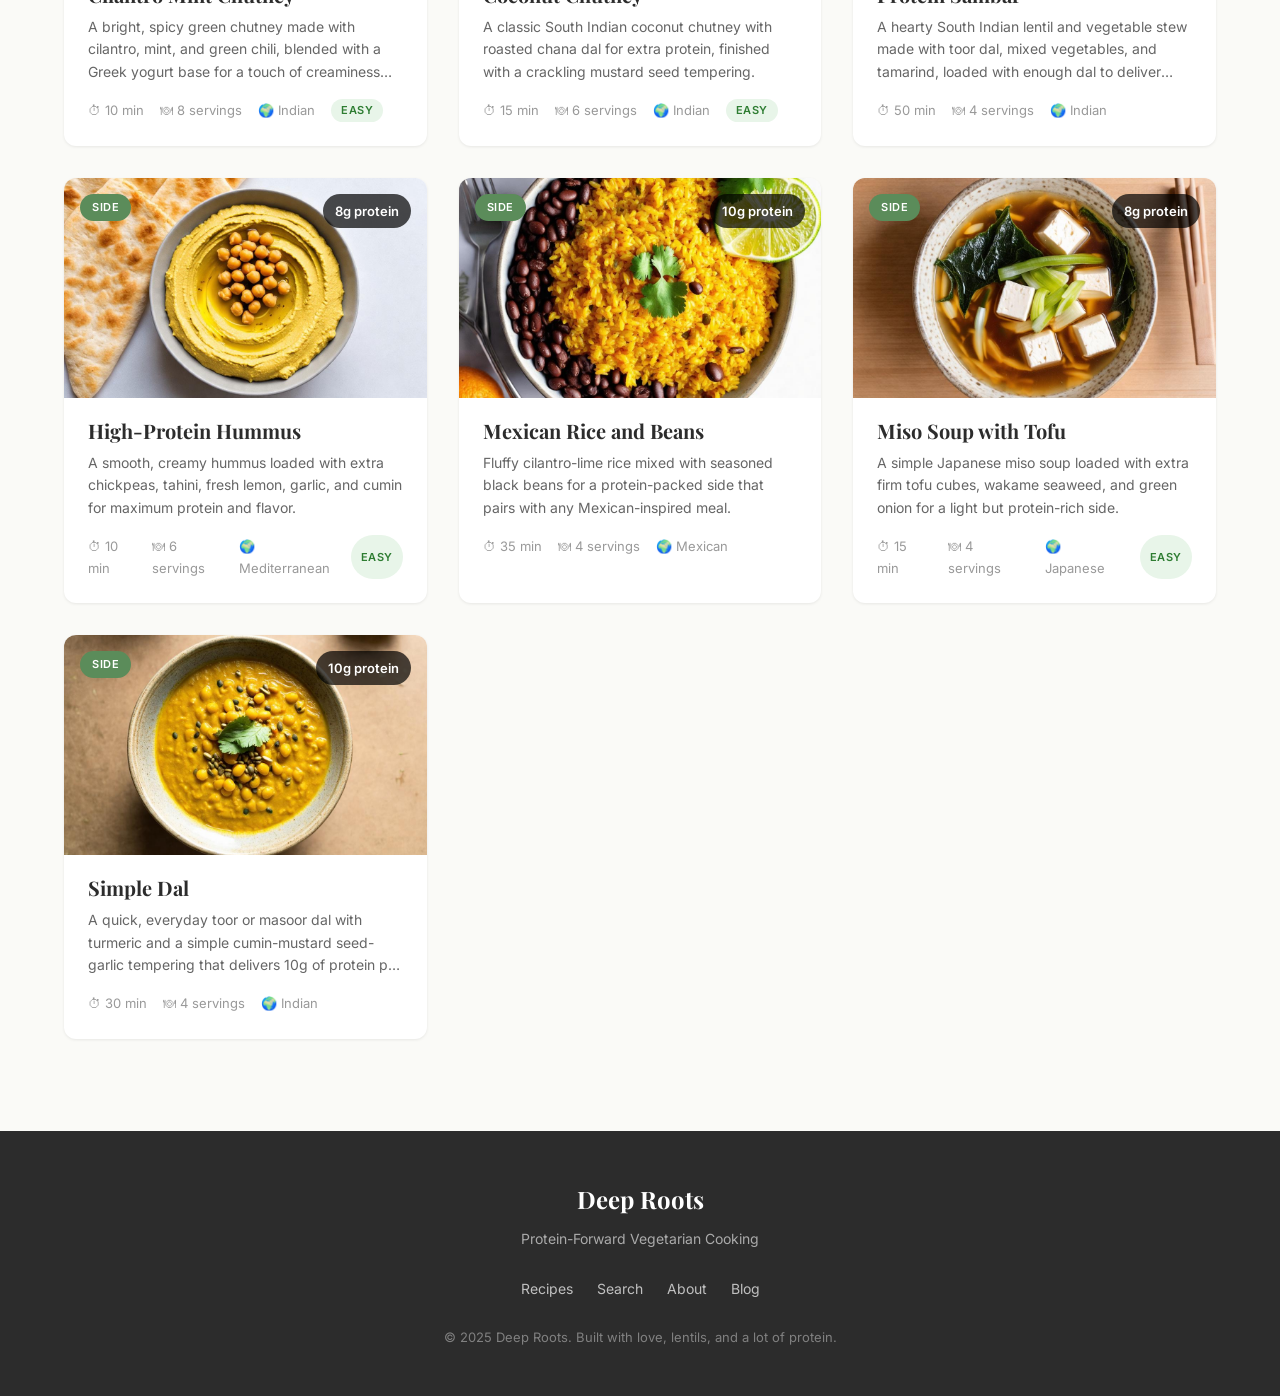
==== commit 9852dfd5: "Add blog, favicon, SEO improvements, and de-AI all text - Add 20 SEO-targeted blog posts with listin" ====
--- a/index.html
+++ b/index.html
@@ -3,8 +3,10 @@
 <head>
   <meta charset="UTF-8">
   <meta name="viewport" content="width=device-width, initial-scale=1.0">
+  <link rel="icon" type="image/svg+xml" href="favicon.svg">
   <title>Deep Roots | Protein-Forward Vegetarian Recipes</title>
   <meta name="description" content="High-protein vegetarian recipes with an Indian twist. Real food, real protein, no meat.">
+  <meta name="keywords" content="high protein vegetarian recipes, vegetarian meal prep, protein rich vegetarian food, meatless protein meals, vegetarian bodybuilding recipes, Indian vegetarian protein recipes, paneer recipes, tofu recipes, lentil recipes, high protein dinner">
   <link rel="canonical" href="https://deeprootscooking.com/">
   <meta property="og:type" content="website">
   <meta property="og:title" content="Deep Roots | Protein-Forward Vegetarian Recipes">
@@ -30,7 +32,9 @@
     }
   }
   </script>
-<script async src="https://pagead2.googlesyndication.com/pagead/js/adsbygoogle.js?client=ca-pub-2711708712180550" crossorigin="anonymous"></script>
+  <script async src="https://pagead2.googlesyndication.com/pagead/js/adsbygoogle.js?client=ca-pub-2711708712180550" crossorigin="anonymous"></script>
+  <script async src="https://www.googletagmanager.com/gtag/js?id=G-VLXBNDGJ94"></script>
+  <script>window.dataLayer=window.dataLayer||[];function gtag(){dataLayer.push(arguments);}gtag('js',new Date());gtag('config','G-VLXBNDGJ94');</script>
   <link rel="preconnect" href="https://fonts.googleapis.com">
   <link rel="preconnect" href="https://fonts.gstatic.com" crossorigin>
   <link href="https://fonts.googleapis.com/css2?family=Inter:wght@300;400;500;600;700&family=Playfair+Display:wght@400;600;700;800&display=swap" rel="stylesheet">
@@ -109,6 +113,7 @@
         <li><a href="index.html">Recipes</a></li>
         <li><a href="search.html">Search</a></li>
         <li><a href="about.html">About</a></li>
+        <li><a href="blog.html">Blog</a></li>
       </ul>
       <p class="footer-copy">&copy; 2025 Deep Roots. Built with love, lentils, and a lot of protein.</p>
     </div>
--- a/css/style.css
+++ b/css/style.css
@@ -509,7 +509,7 @@
 /* Recipe Hero Image */
 .recipe-hero-image {
   width: 100%;
-  max-height: 400px;
+  height: 400px;
   overflow: hidden;
   border-radius: var(--radius-lg);
   margin-bottom: 32px;
@@ -519,6 +519,7 @@
   width: 100%;
   height: 100%;
   object-fit: cover;
+  object-position: center;
   display: block;
 }
 
@@ -1691,3 +1692,256 @@
   padding: 0 24px;
   text-align: center;
 }
+
+/* ============ BLOG LISTING PAGE ============ */
+.blog-page {
+  max-width: var(--max-width-content);
+  margin: 0 auto;
+  padding: 60px 24px 80px;
+}
+
+.blog-page .section-header h1 {
+  font-size: 42px;
+  margin-bottom: 12px;
+}
+
+.blog-list {
+  display: flex;
+  flex-direction: column;
+  gap: 24px;
+}
+
+.blog-card {
+  display: block;
+  background: var(--color-card);
+  border-radius: var(--radius-lg);
+  box-shadow: var(--shadow-sm);
+  transition: transform 0.2s, box-shadow 0.2s;
+  text-decoration: none;
+  color: inherit;
+  overflow: hidden;
+}
+
+.blog-card:hover {
+  transform: translateY(-3px);
+  box-shadow: var(--shadow-md);
+  color: inherit;
+}
+
+.blog-card-body {
+  padding: 28px 32px;
+}
+
+.blog-card-date {
+  font-size: 13px;
+  color: var(--color-text-lighter);
+  text-transform: uppercase;
+  letter-spacing: 0.5px;
+  font-weight: 500;
+}
+
+.blog-card-title {
+  font-family: var(--font-heading);
+  font-size: 24px;
+  font-weight: 700;
+  margin: 8px 0 12px;
+  line-height: 1.3;
+  color: var(--color-text);
+}
+
+.blog-card-excerpt {
+  font-size: 15px;
+  color: var(--color-text-light);
+  line-height: 1.7;
+  margin-bottom: 16px;
+}
+
+.blog-card-tags {
+  display: flex;
+  flex-wrap: wrap;
+  gap: 8px;
+}
+
+/* ============ BLOG POST PAGE ============ */
+.blog-post-page {
+  max-width: var(--max-width-content);
+  margin: 0 auto;
+  padding: 40px 24px 80px;
+}
+
+.blog-post-breadcrumb {
+  font-size: 14px;
+  color: var(--color-text-lighter);
+  margin-bottom: 24px;
+}
+
+.blog-post-breadcrumb a {
+  color: var(--color-text-lighter);
+}
+
+.blog-post-breadcrumb a:hover {
+  color: var(--color-primary);
+}
+
+.blog-post-title {
+  font-size: 38px;
+  margin-bottom: 16px;
+  letter-spacing: -0.5px;
+  line-height: 1.2;
+}
+
+.blog-post-meta {
+  margin-bottom: 32px;
+  padding-bottom: 24px;
+  border-bottom: 1px solid var(--color-border);
+}
+
+.blog-post-date {
+  font-size: 14px;
+  color: var(--color-text-lighter);
+  font-weight: 500;
+}
+
+.blog-post-content {
+  font-size: 17px;
+  line-height: 1.8;
+  color: var(--color-text);
+}
+
+.blog-post-content p {
+  margin-bottom: 20px;
+}
+
+.blog-post-content h2 {
+  font-size: 28px;
+  margin-top: 40px;
+  margin-bottom: 16px;
+}
+
+.blog-post-content h3 {
+  font-size: 21px;
+  margin-top: 28px;
+  margin-bottom: 12px;
+}
+
+.blog-post-content ul,
+.blog-post-content ol {
+  margin-bottom: 20px;
+  padding-left: 24px;
+}
+
+.blog-post-content li {
+  margin-bottom: 8px;
+  line-height: 1.7;
+}
+
+.blog-post-content a {
+  color: var(--color-primary);
+  text-decoration: underline;
+  text-decoration-color: rgba(45, 90, 39, 0.3);
+  text-underline-offset: 2px;
+  transition: text-decoration-color 0.2s;
+}
+
+.blog-post-content a:hover {
+  text-decoration-color: var(--color-primary);
+}
+
+.blog-post-content strong {
+  font-weight: 600;
+}
+
+.blog-post-tags {
+  display: flex;
+  flex-wrap: wrap;
+  gap: 8px;
+  margin-top: 40px;
+  padding-top: 24px;
+  border-top: 1px solid var(--color-border);
+}
+
+.blog-post-nav {
+  display: flex;
+  justify-content: space-between;
+  gap: 24px;
+  margin-top: 48px;
+  padding-top: 32px;
+  border-top: 1px solid var(--color-border);
+}
+
+.blog-post-nav-link {
+  display: flex;
+  flex-direction: column;
+  gap: 4px;
+  text-decoration: none;
+  max-width: 45%;
+}
+
+.blog-post-nav-prev {
+  align-items: flex-start;
+}
+
+.blog-post-nav-next {
+  align-items: flex-end;
+  margin-left: auto;
+}
+
+.blog-post-nav-label {
+  font-size: 13px;
+  color: var(--color-text-lighter);
+  text-transform: uppercase;
+  letter-spacing: 0.5px;
+  font-weight: 500;
+}
+
+.blog-post-nav-title {
+  font-family: var(--font-heading);
+  font-size: 16px;
+  font-weight: 600;
+  color: var(--color-primary);
+  line-height: 1.3;
+}
+
+.blog-post-nav-link:hover .blog-post-nav-title {
+  color: var(--color-primary-light);
+}
+
+@media (max-width: 640px) {
+  .blog-page .section-header h1 {
+    font-size: 32px;
+  }
+
+  .blog-card-body {
+    padding: 20px;
+  }
+
+  .blog-card-title {
+    font-size: 20px;
+  }
+
+  .blog-post-title {
+    font-size: 28px;
+  }
+
+  .blog-post-content h2 {
+    font-size: 22px;
+  }
+
+  .blog-post-content h3 {
+    font-size: 18px;
+  }
+
+  .blog-post-nav {
+    flex-direction: column;
+    gap: 20px;
+  }
+
+  .blog-post-nav-link {
+    max-width: 100%;
+  }
+
+  .blog-post-nav-next {
+    align-items: flex-start;
+    margin-left: 0;
+  }
+}
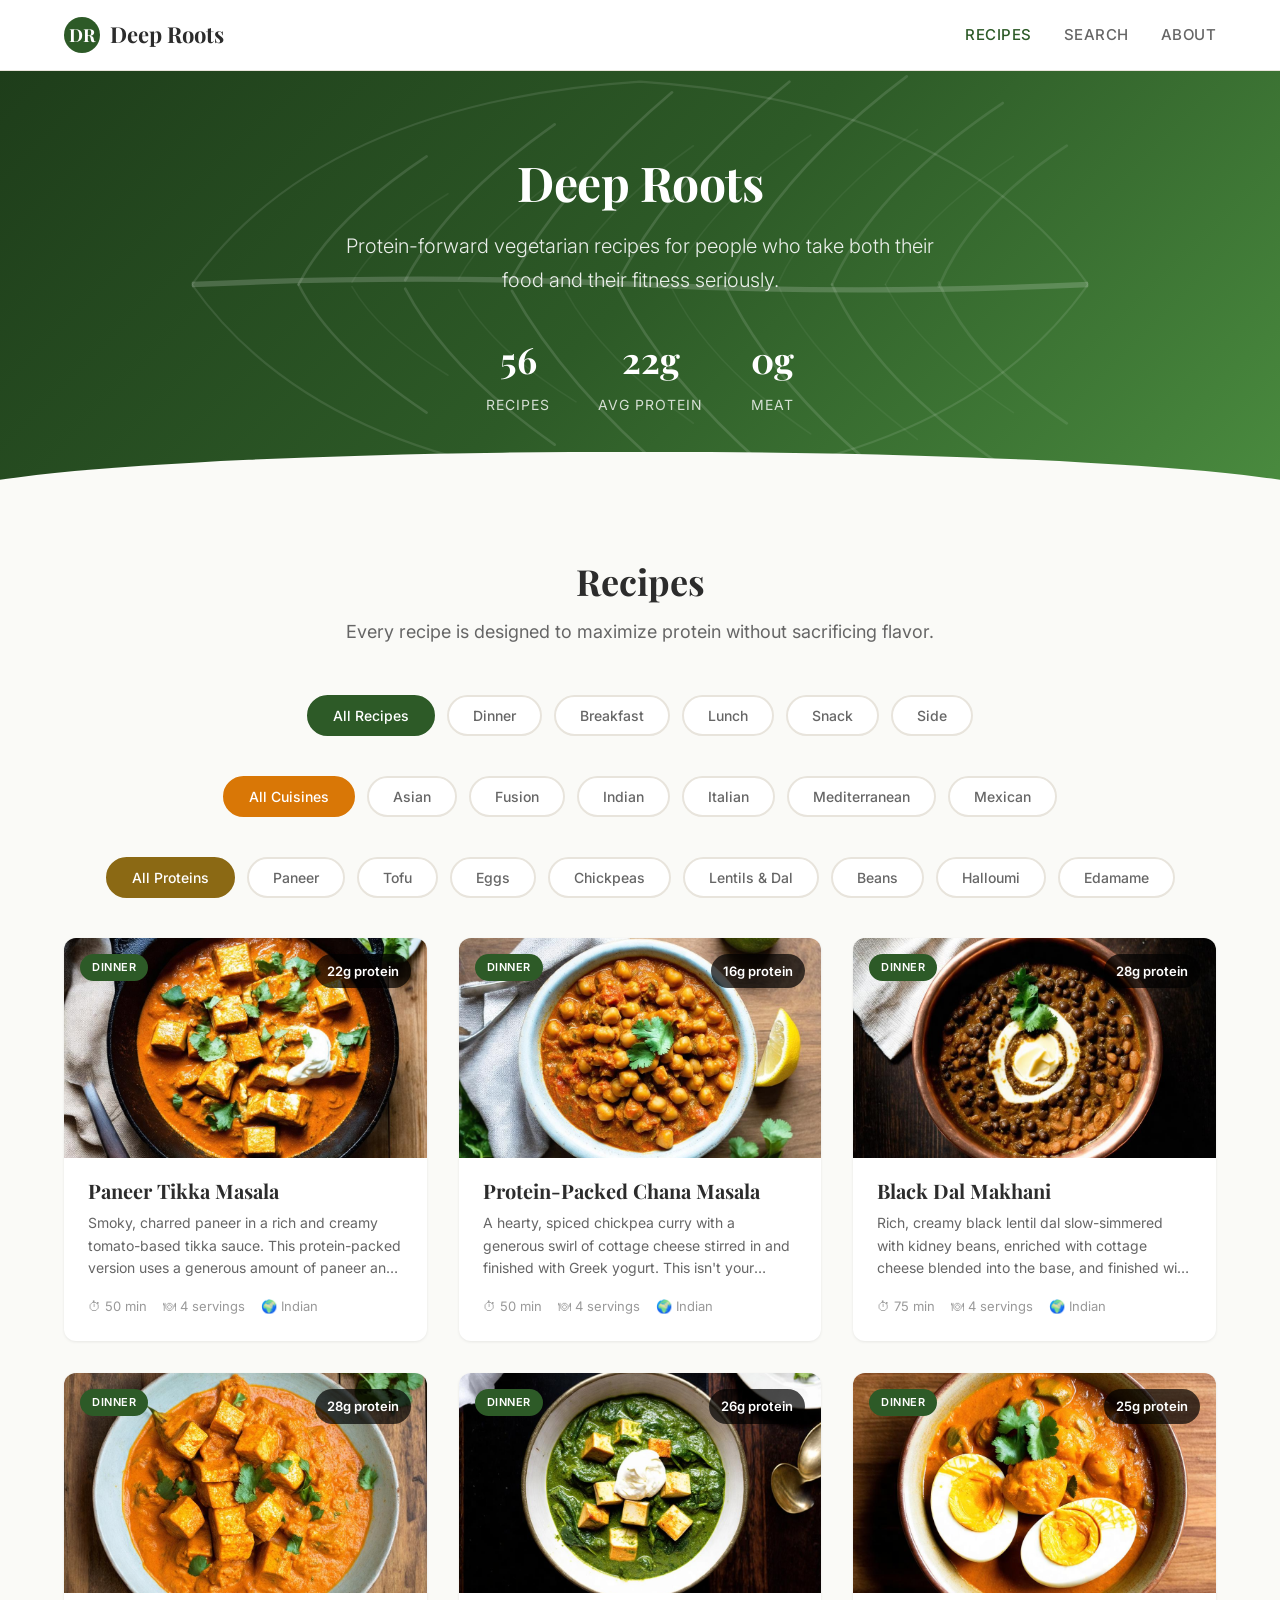
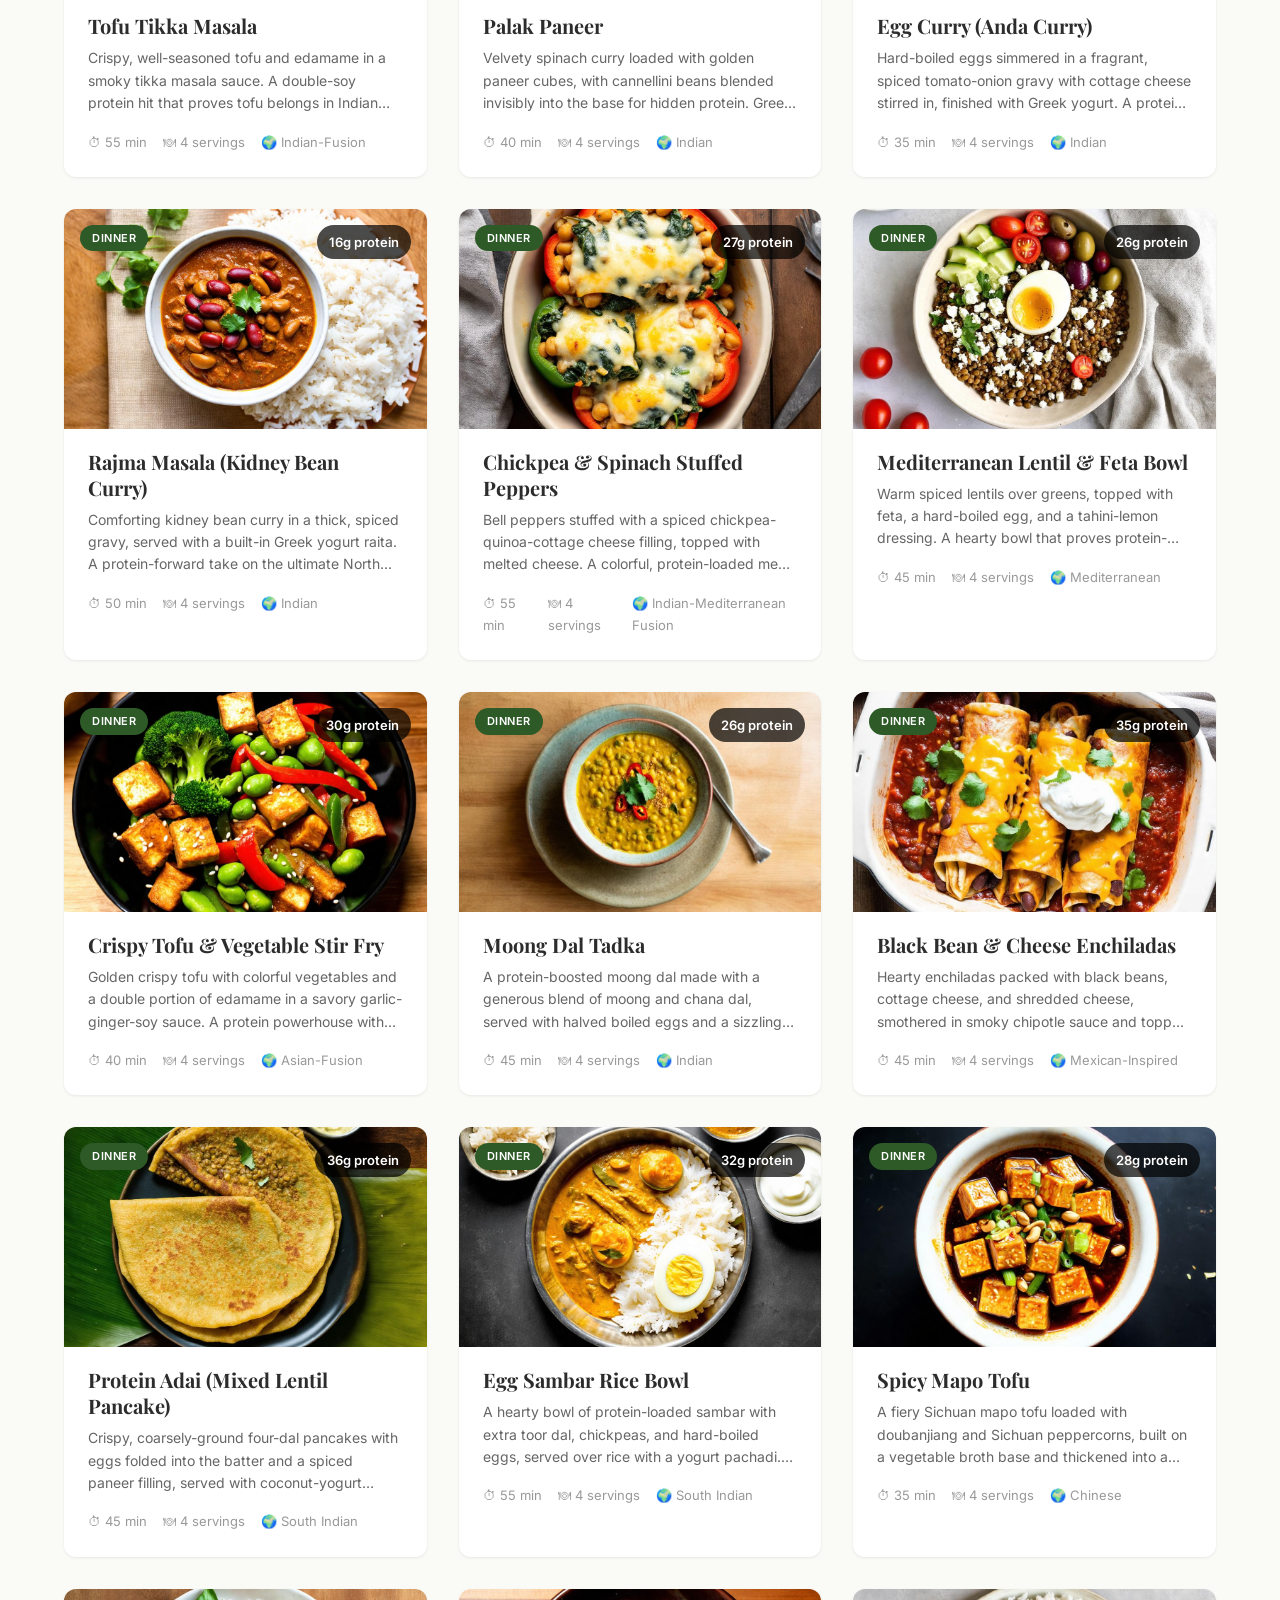
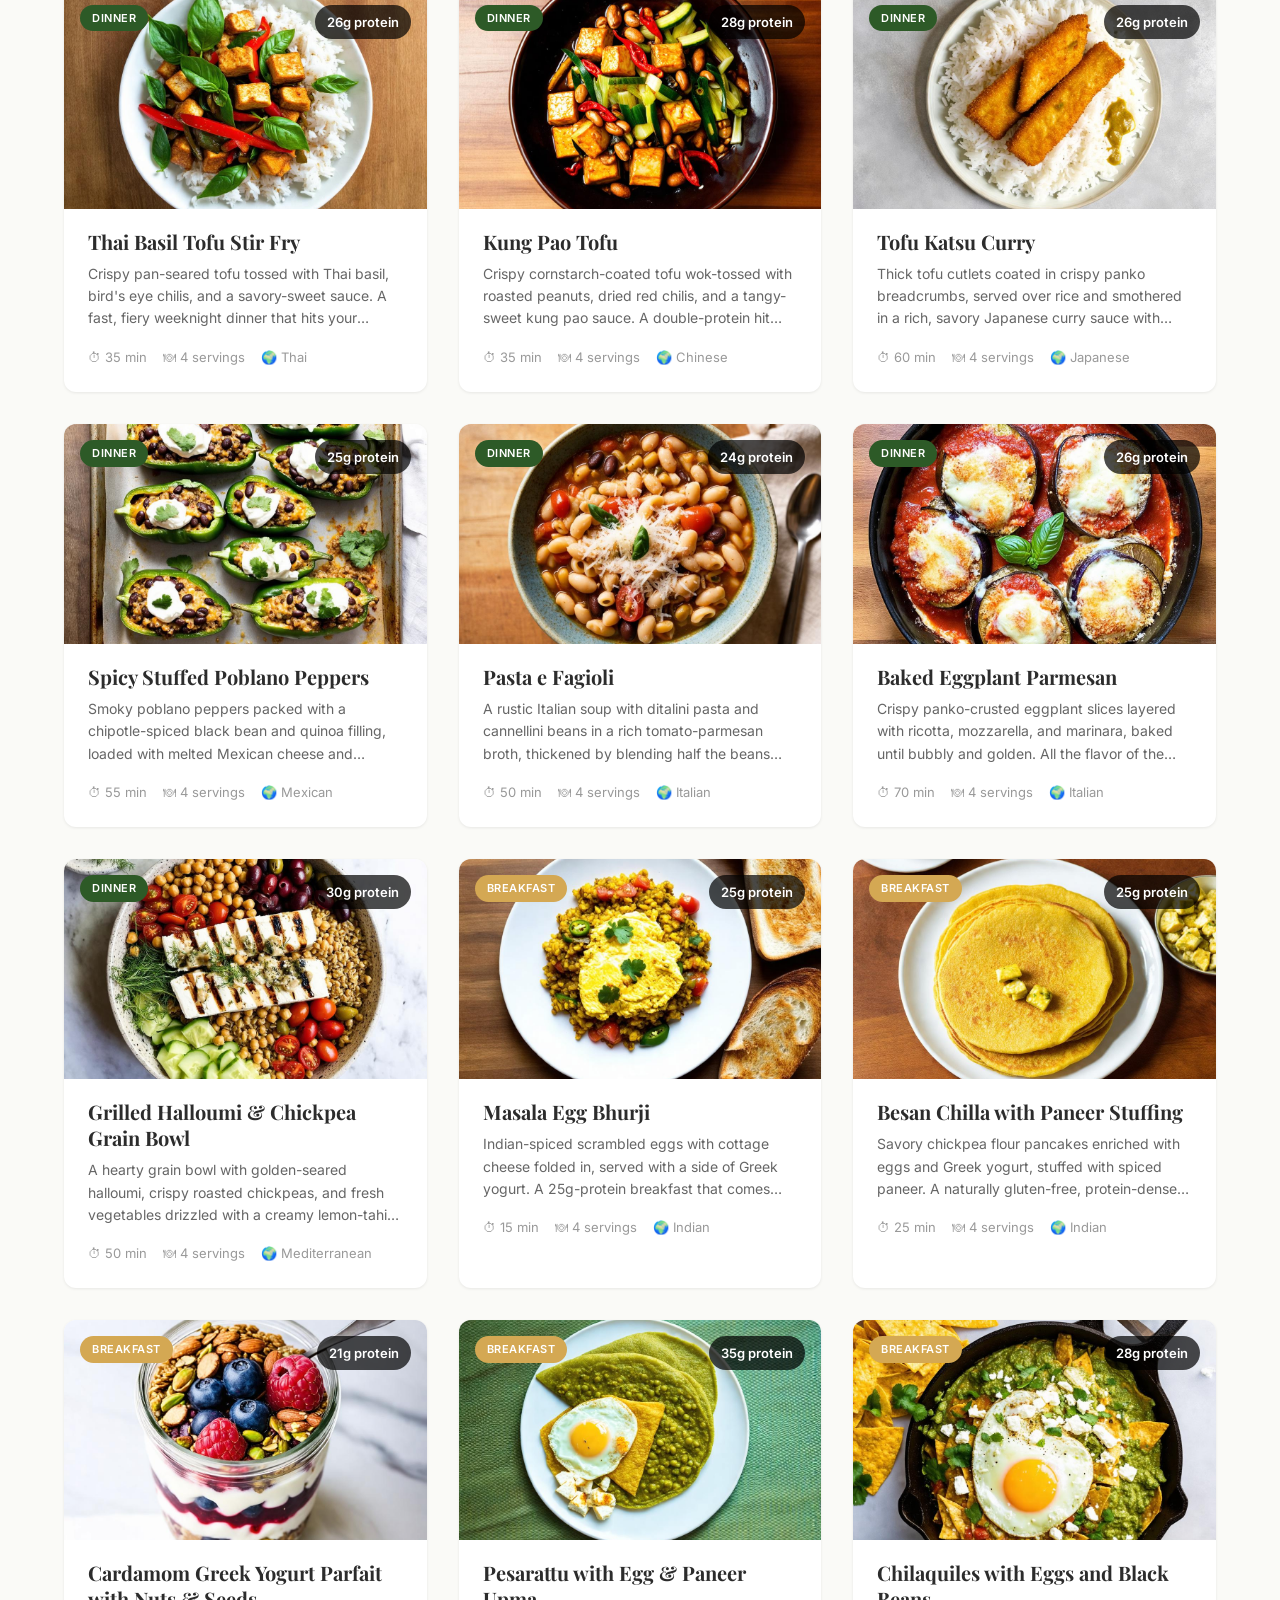
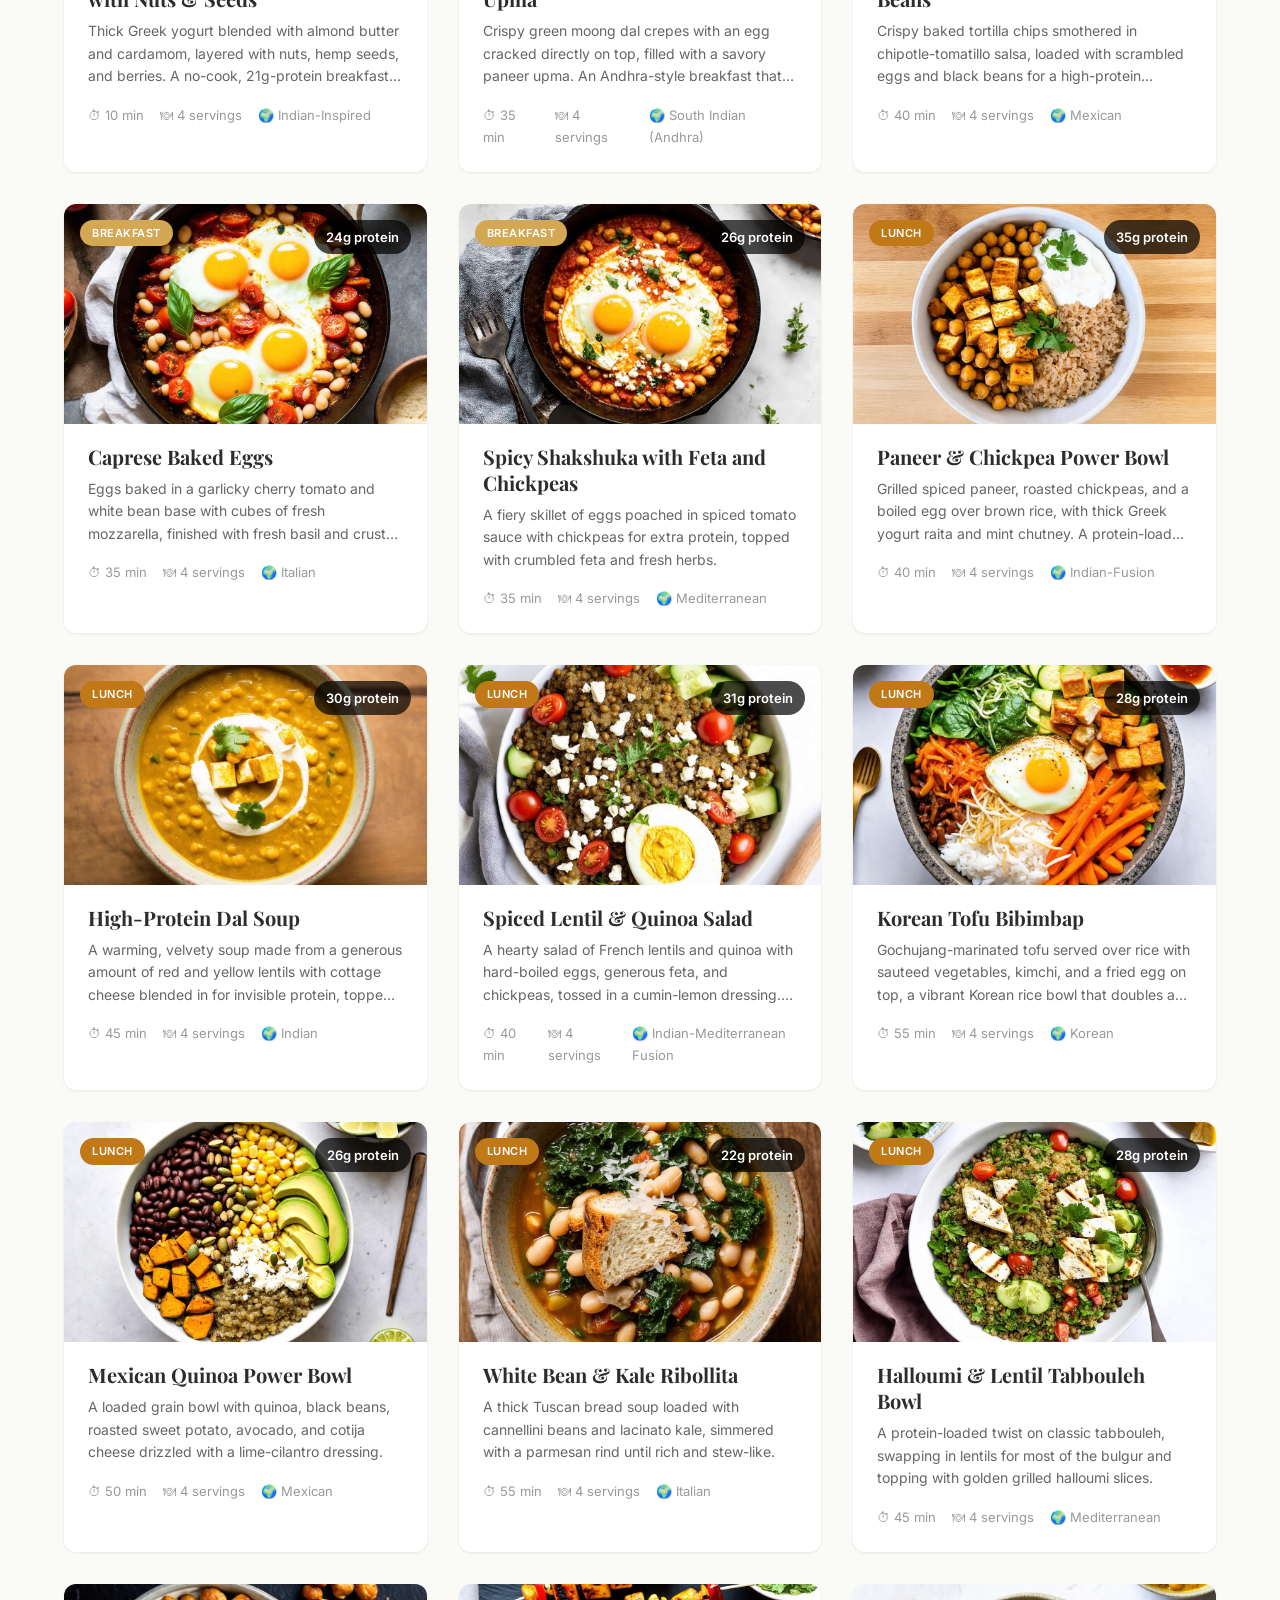
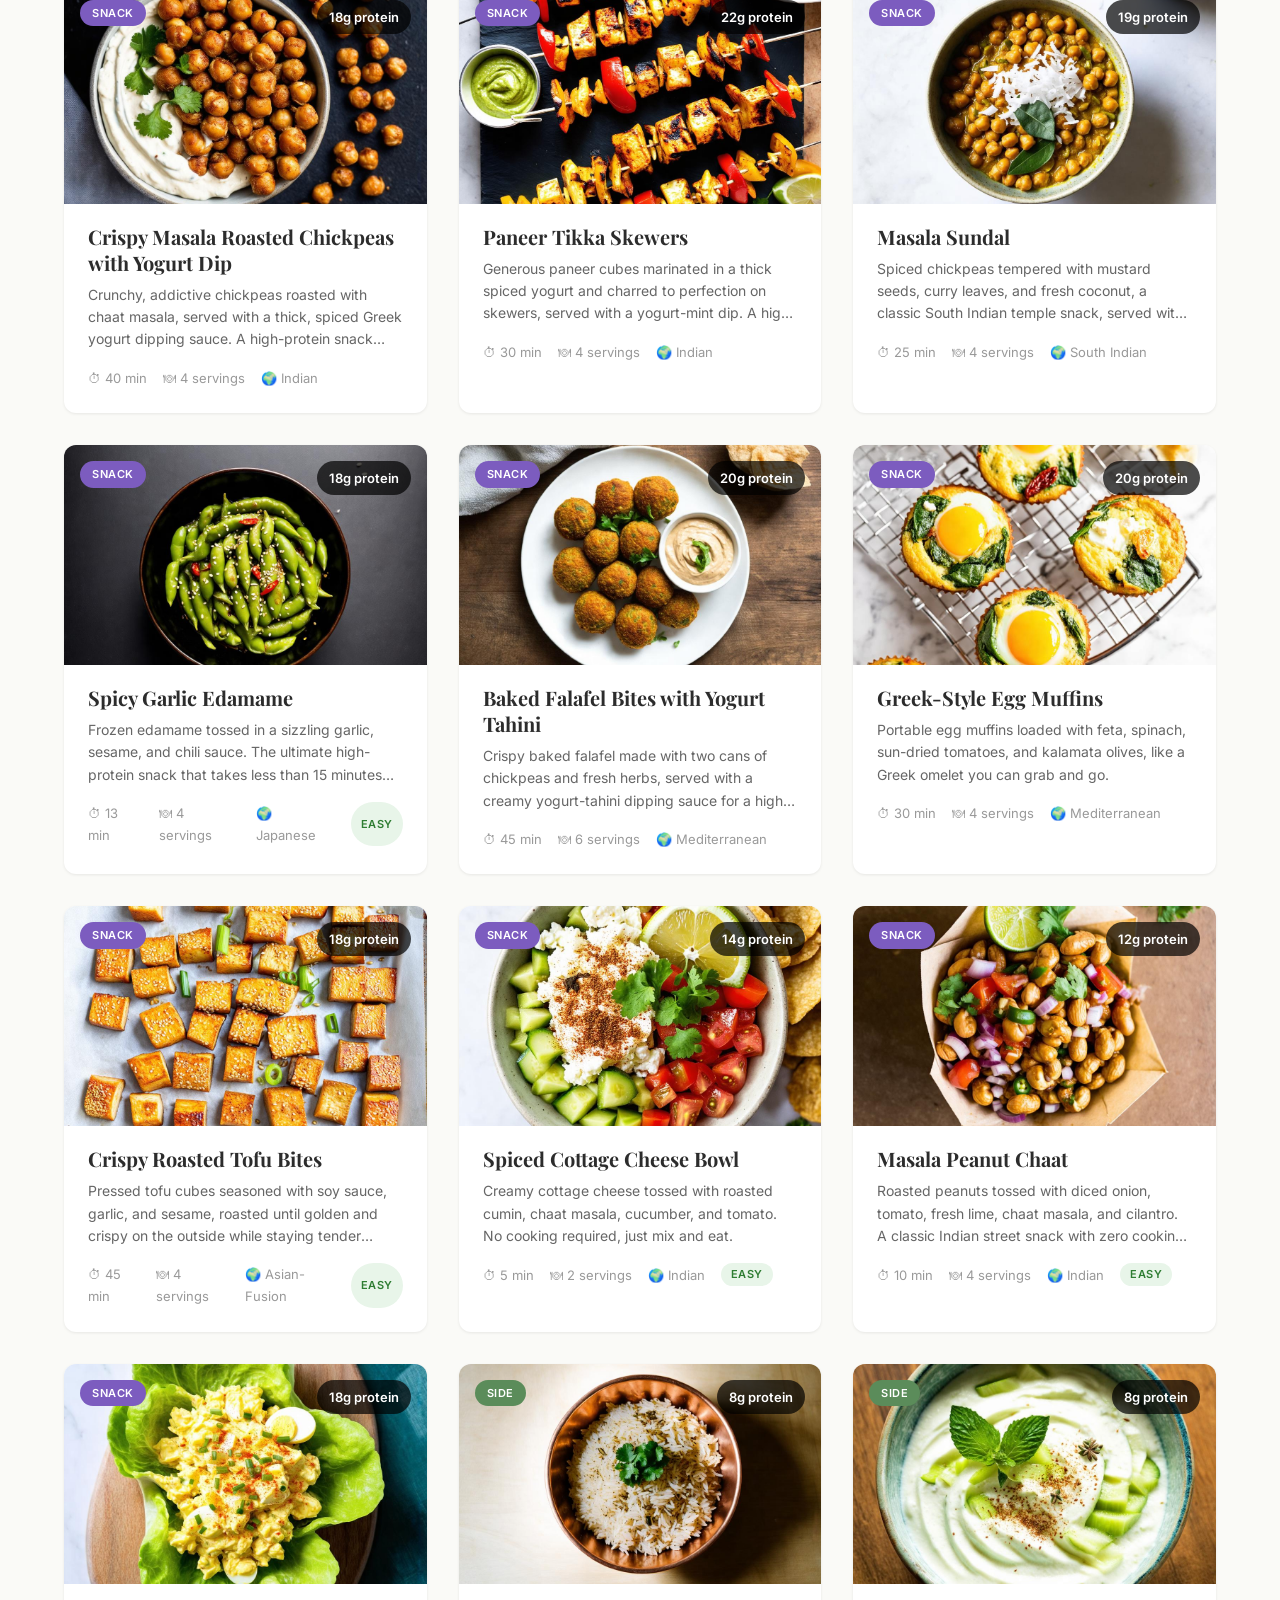
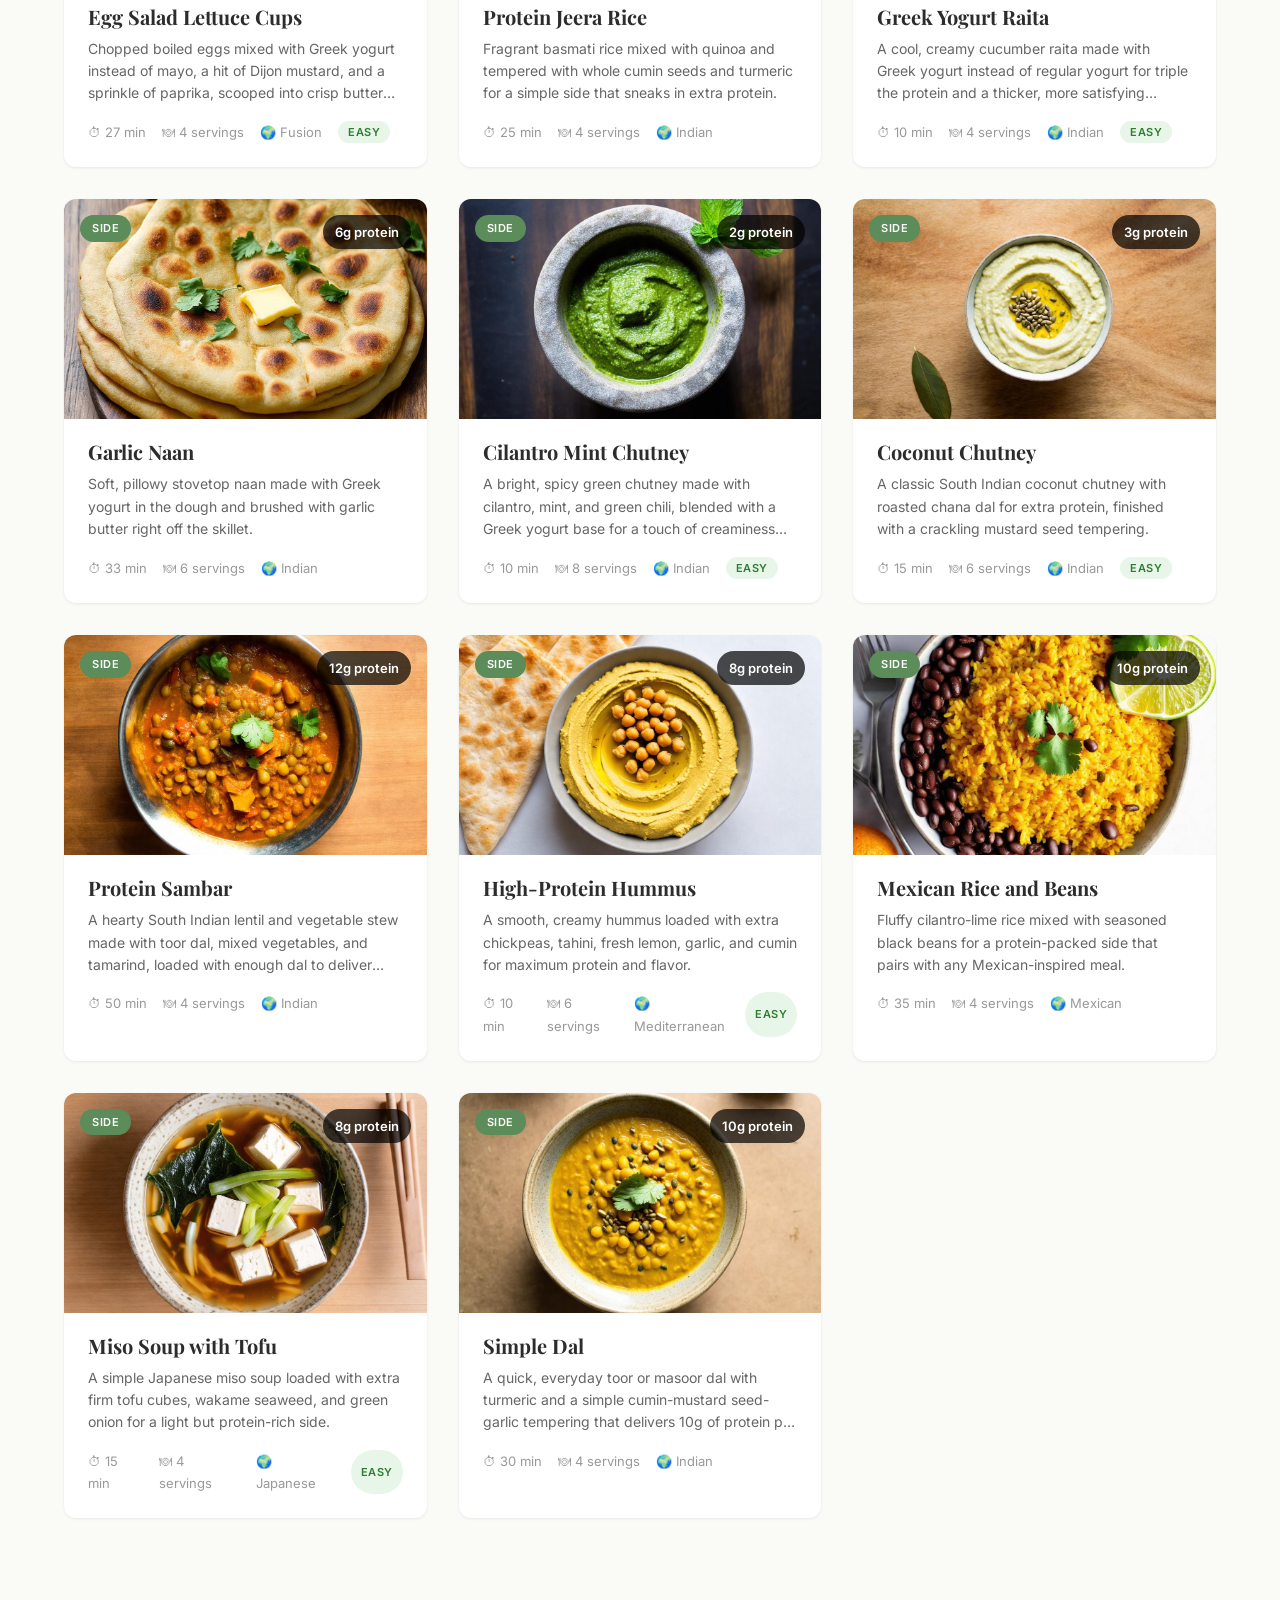
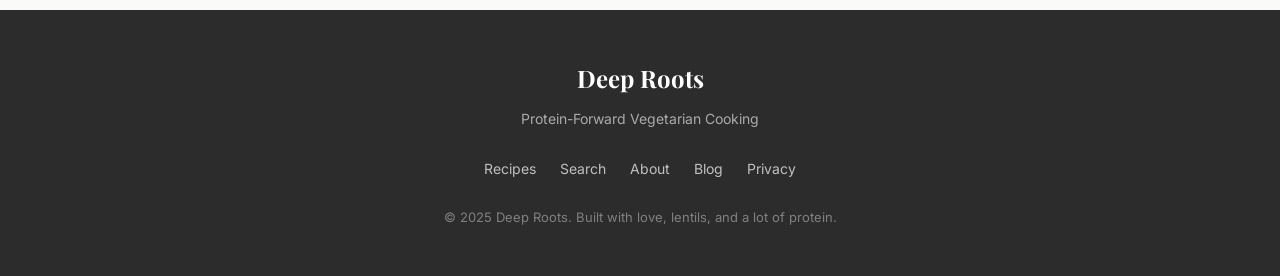
==== commit 9318b37b: "Add privacy policy, imperial/metric toggle, and India SEO Privacy policy page for AdSense compliance" ====
--- a/index.html
+++ b/index.html
@@ -6,7 +6,7 @@
   <link rel="icon" type="image/svg+xml" href="favicon.svg">
   <title>Deep Roots | Protein-Forward Vegetarian Recipes</title>
   <meta name="description" content="High-protein vegetarian recipes with an Indian twist. Real food, real protein, no meat.">
-  <meta name="keywords" content="high protein vegetarian recipes, vegetarian meal prep, protein rich vegetarian food, meatless protein meals, vegetarian bodybuilding recipes, Indian vegetarian protein recipes, paneer recipes, tofu recipes, lentil recipes, high protein dinner">
+  <meta name="keywords" content="high protein vegetarian recipes, vegetarian meal prep, protein rich vegetarian food, meatless protein meals, vegetarian bodybuilding recipes, Indian vegetarian protein recipes, paneer recipes, tofu recipes, lentil recipes, high protein dinner, vegetarian protein recipes India, high protein Indian vegetarian diet, paneer protein per 100g, dal protein content, vegetarian bodybuilding India, protein rich Indian food">
   <link rel="canonical" href="https://deeprootscooking.com/">
   <meta property="og:type" content="website">
   <meta property="og:title" content="Deep Roots | Protein-Forward Vegetarian Recipes">
@@ -114,6 +114,7 @@
         <li><a href="search.html">Search</a></li>
         <li><a href="about.html">About</a></li>
         <li><a href="blog.html">Blog</a></li>
+        <li><a href="privacy.html">Privacy</a></li>
       </ul>
       <p class="footer-copy">&copy; 2025 Deep Roots. Built with love, lentils, and a lot of protein.</p>
     </div>
--- a/css/style.css
+++ b/css/style.css
@@ -726,6 +726,32 @@
   font-size: 15px;
 }
 
+/* Unit Toggle Button */
+.unit-toggle-btn {
+  padding: 6px 16px;
+  border: 2px solid var(--color-border);
+  background: white;
+  border-radius: 50px;
+  cursor: pointer;
+  font-family: var(--font-body);
+  font-size: 13px;
+  font-weight: 600;
+  color: var(--color-text-light);
+  transition: all 0.2s;
+  white-space: nowrap;
+}
+
+.unit-toggle-btn:hover {
+  border-color: var(--color-primary);
+  color: var(--color-primary);
+}
+
+.unit-toggle-btn.active {
+  background: var(--color-primary);
+  border-color: var(--color-primary);
+  color: white;
+}
+
 /* Ingredients */
 .ingredients-section {
   margin-bottom: 40px;
